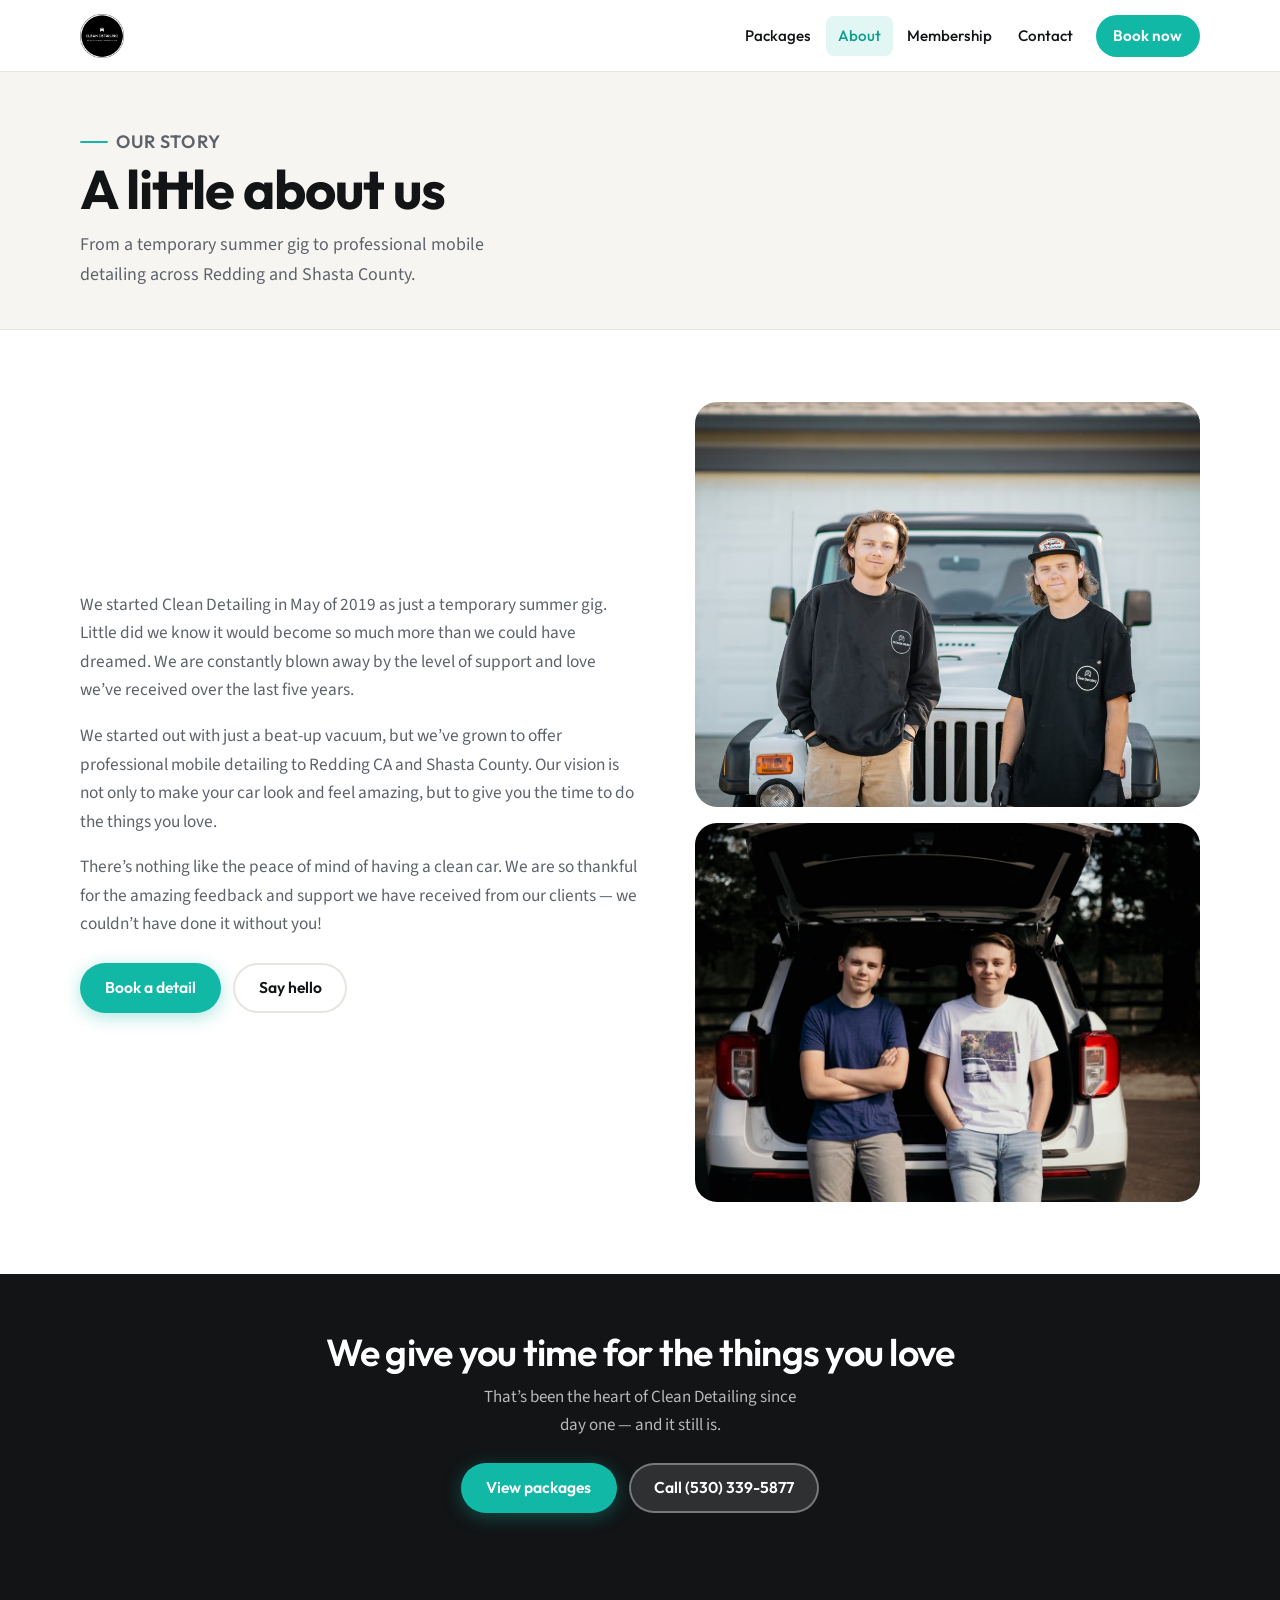
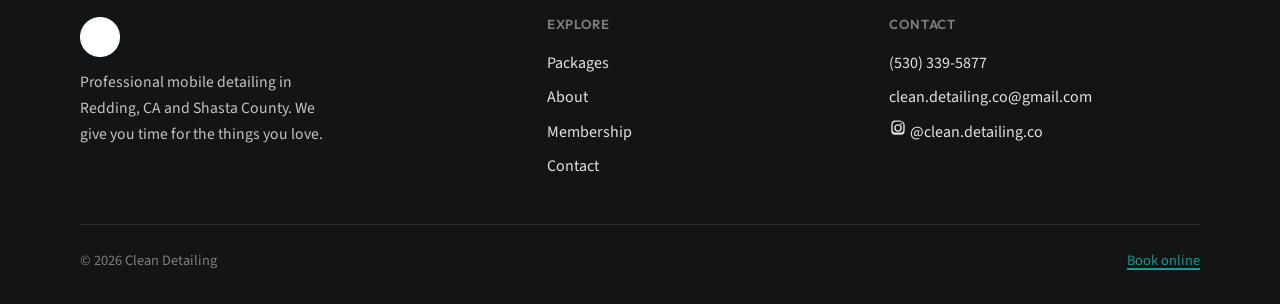
==== about.html @ 46a63266 "Initial commit: Clean Detailing static site redesign Netlify-ready static HTML/CSS/JS for cleandetai" ====
<!DOCTYPE html>
<html lang="en">
<head>
  <meta charset="utf-8">
  <meta name="viewport" content="width=device-width, initial-scale=1">
  <title>About Us — Clean Detailing | Redding &amp; Shasta County Mobile Detailing</title>
  <meta name="description" content="Clean Detailing started in May 2019 with a beat-up vacuum. Today we offer professional mobile detailing to Redding, CA and Shasta County.">
  <link rel="icon" href="assets/img/favicon.ico" sizes="any">
  <link rel="preconnect" href="https://fonts.googleapis.com">
  <link rel="preconnect" href="https://fonts.gstatic.com" crossorigin>
  <link href="https://fonts.googleapis.com/css2?family=Outfit:wght@500;600;700&family=Source+Sans+3:wght@400;500;600&display=swap" rel="stylesheet">
  <link rel="stylesheet" href="assets/css/styles.css">
</head>
<body>
  <header class="site-header">
    <div class="container header-inner">
      <a class="logo" href="index.html">
        <img src="assets/img/logo.png" width="180" height="44" alt="Clean Detailing">
      </a>
      <button class="nav-toggle" type="button" aria-expanded="false" aria-controls="site-nav" aria-label="Open menu">
        <span></span><span></span><span></span>
      </button>
      <nav class="nav" id="site-nav" aria-label="Primary">
        <a href="packages.html">Packages</a>
        <a href="about.html" aria-current="page">About</a>
        <a href="membership.html">Membership</a>
        <a href="contact.html">Contact</a>
        <a class="nav-cta" href="https://cleandetailing.as.me/" target="_blank" rel="noopener noreferrer">Book now</a>
      </nav>
    </div>
  </header>

  <main>
    <section class="page-hero">
      <div class="container">
        <p class="eyebrow">Our story</p>
        <h1>A little about us</h1>
        <p>From a temporary summer gig to professional mobile detailing across Redding and Shasta County.</p>
      </div>
    </section>

    <section class="section">
      <div class="container about-layout">
        <div class="about-copy reveal">
          <p>We started Clean Detailing in May of 2019 as just a temporary summer gig. Little did we know it would become so much more than we could have dreamed. We are constantly blown away by the level of support and love we’ve received over the last five years.</p>
          <p>We started out with just a beat-up vacuum, but we’ve grown to offer professional mobile detailing to Redding CA and Shasta County. Our vision is not only to make your car look and feel amazing, but to give you the time to do the things you love.</p>
          <p>There’s nothing like the peace of mind of having a clean car. We are so thankful for the amazing feedback and support we have received from our clients — we couldn’t have done it without you!</p>
          <div class="btn-row">
            <a class="btn btn-primary" href="https://cleandetailing.as.me/" target="_blank" rel="noopener noreferrer">Book a detail</a>
            <a class="btn btn-secondary" href="contact.html">Say hello</a>
          </div>
        </div>
        <div class="about-photos reveal">
          <figure>
            <img src="assets/img/about-1.jpg" alt="Clean Detailing at work — mobile auto detailing in progress" width="1200" height="960" loading="lazy">
          </figure>
          <figure>
            <img src="assets/img/about-2.jpg" alt="Detailing equipment and finished vehicle exterior" width="1200" height="900" loading="lazy">
          </figure>
        </div>
      </div>
    </section>

    <section class="cta-band">
      <div class="container">
        <h2>We give you time for the things you love</h2>
        <p>That’s been the heart of Clean Detailing since day one — and it still is.</p>
        <div class="btn-row">
          <a class="btn btn-primary" href="packages.html">View packages</a>
          <a class="btn btn-ghost-light" href="tel:+15303395877">Call (530) 339-5877</a>
        </div>
      </div>
    </section>
  </main>

  <footer class="site-footer">
    <div class="container">
      <div class="footer-grid">
        <div class="footer-brand">
          <a class="logo" href="index.html"><img src="assets/img/logo.png" alt="Clean Detailing" width="160" height="40"></a>
          <p>Professional mobile detailing in Redding, CA and Shasta County. We give you time for the things you love.</p>
        </div>
        <div class="footer-col">
          <h4>Explore</h4>
          <a href="packages.html">Packages</a>
          <a href="about.html">About</a>
          <a href="membership.html">Membership</a>
          <a href="contact.html">Contact</a>
        </div>
        <div class="footer-col">
          <h4>Contact</h4>
          <a href="tel:+15303395877">(530) 339-5877</a>
          <a href="mailto:clean.detailing.co@gmail.com">clean.detailing.co@gmail.com</a>
          <a class="footer-social" href="https://instagram.com/clean.detailing.co" target="_blank" rel="noopener noreferrer">
            <svg viewBox="0 0 24 24" fill="currentColor" aria-hidden="true"><path d="M12 7a5 5 0 100 10 5 5 0 000-10zm0 8.2A3.2 3.2 0 1112 8.8a3.2 3.2 0 010 6.4zM17.5 6.4a1.2 1.2 0 11-2.4 0 1.2 1.2 0 012.4 0zM12 2c-2.7 0-3.1.01-4.2.06-2.7.12-4.6 2-4.7 4.7C3.01 8.9 3 9.3 3 12s.01 3.1.06 4.2c.12 2.7 2 4.6 4.7 4.7 1.1.05 1.5.06 4.2.06s3.1-.01 4.2-.06c2.7-.12 4.6-2 4.7-4.7.05-1.1.06-1.5.06-4.2s-.01-3.1-.06-4.2c-.12-2.7-2-4.6-4.7-4.7C15.1 2.01 14.7 2 12 2zm0 1.8c2.7 0 3 .01 4 .06 1.8.08 2.9 1.2 3 3 .05 1 .06 1.3.06 4s-.01 3-.06 4c-.08 1.8-1.2 2.9-3 3-1 .05-1.3.06-4 .06s-3-.01-4-.06c-1.8-.08-2.9-1.2-3-3-.05-1-.06-1.3-.06-4s.01-3 .06-4c.08-1.8 1.2-2.9 3-3 1-.05 1.3-.06 4-.06z"/></svg>
            @clean.detailing.co
          </a>
        </div>
      </div>
      <div class="footer-bottom">
        <span>© <span id="y"></span> Clean Detailing</span>
        <a href="https://cleandetailing.as.me/" target="_blank" rel="noopener noreferrer">Book online</a>
      </div>
    </div>
  </footer>
  <script>document.getElementById("y").textContent = new Date().getFullYear();</script>
  <script src="assets/js/main.js" defer></script>
</body>
</html>
---- assets/css/styles.css ----
/* Clean Detailing — 2026 redesign
   Accent: crisp teal #12B8A6 (water / cleanliness)
   Type: Outfit (headings) + Source Sans 3 (body)
*/

:root {
  --bg: #ffffff;
  --bg-warm: #f7f5f2;
  --bg-dark: #121416;
  --bg-dark-elevated: #1a1d21;
  --ink: #121416;
  --ink-muted: #5c636a;
  --ink-soft: #8a9199;
  --border: #e8e4df;
  --border-dark: #2a2e33;
  --accent: #12b8a6;
  --accent-hover: #0e9e8e;
  --accent-soft: rgba(18, 184, 166, 0.12);
  --accent-glow: rgba(18, 184, 166, 0.35);
  --white: #ffffff;
  --radius: 14px;
  --radius-lg: 22px;
  --shadow: 0 8px 30px rgba(18, 20, 22, 0.08);
  --shadow-lg: 0 20px 50px rgba(18, 20, 22, 0.14);
  --header-h: 72px;
  --font-display: "Outfit", system-ui, sans-serif;
  --font-body: "Source Sans 3", system-ui, sans-serif;
  --ease: cubic-bezier(0.22, 1, 0.36, 1);
  --max: 1120px;
}

*, *::before, *::after { box-sizing: border-box; }

html {
  scroll-behavior: smooth;
  -webkit-text-size-adjust: 100%;
}

body {
  margin: 0;
  font-family: var(--font-body);
  font-size: 1.0625rem;
  line-height: 1.65;
  color: var(--ink);
  background: var(--bg);
  font-weight: 400;
}

img { max-width: 100%; height: auto; display: block; }
a { color: var(--accent-hover); text-decoration-thickness: 1.5px; text-underline-offset: 3px; }
a:hover { color: var(--accent); }
h1, h2, h3, h4 {
  font-family: var(--font-display);
  font-weight: 600;
  line-height: 1.2;
  letter-spacing: -0.02em;
  margin: 0 0 0.6em;
  color: var(--ink);
}
h1 { font-size: clamp(2.1rem, 5vw, 3.4rem); font-weight: 700; }
h2 { font-size: clamp(1.65rem, 3.5vw, 2.35rem); }
h3 { font-size: clamp(1.2rem, 2vw, 1.45rem); }
p { margin: 0 0 1em; }
ul { margin: 0 0 1em; padding-left: 1.15em; }
li { margin-bottom: 0.35em; }

.sr-only {
  position: absolute; width: 1px; height: 1px; padding: 0; margin: -1px;
  overflow: hidden; clip: rect(0,0,0,0); white-space: nowrap; border: 0;
}

.container {
  width: min(100% - 2rem, var(--max));
  margin-inline: auto;
}
.container-wide {
  width: min(100% - 2rem, 1280px);
  margin-inline: auto;
}

/* ----- Header ----- */
.site-header {
  position: sticky;
  top: 0;
  z-index: 100;
  height: var(--header-h);
  background: rgba(255, 255, 255, 0.92);
  backdrop-filter: blur(12px);
  -webkit-backdrop-filter: blur(12px);
  border-bottom: 1px solid var(--border);
  transition: box-shadow 0.3s var(--ease);
}
.site-header.is-scrolled { box-shadow: var(--shadow); }

.header-inner {
  display: flex;
  align-items: center;
  justify-content: space-between;
  height: var(--header-h);
  gap: 1rem;
}

.logo {
  display: flex;
  align-items: center;
  flex-shrink: 0;
  text-decoration: none;
}
.logo img {
  height: 44px;
  width: auto;
}

.nav {
  display: flex;
  align-items: center;
  gap: 0.15rem;
}
.nav a {
  font-family: var(--font-display);
  font-weight: 500;
  font-size: 0.95rem;
  color: var(--ink);
  text-decoration: none;
  padding: 0.45rem 0.75rem;
  border-radius: 8px;
  transition: background 0.2s, color 0.2s;
}
.nav a:hover,
.nav a[aria-current="page"] {
  background: var(--accent-soft);
  color: var(--accent-hover);
}

.nav-cta {
  display: inline-flex;
  align-items: center;
  gap: 0.4rem;
  margin-left: 0.5rem;
  padding: 0.55rem 1.1rem !important;
  background: var(--accent) !important;
  color: var(--white) !important;
  border-radius: 999px !important;
  font-weight: 600 !important;
}
.nav-cta:hover {
  background: var(--accent-hover) !important;
  color: var(--white) !important;
}

.nav-toggle {
  display: none;
  width: 44px;
  height: 44px;
  border: 1px solid var(--border);
  border-radius: 10px;
  background: var(--bg);
  cursor: pointer;
  align-items: center;
  justify-content: center;
  flex-direction: column;
  gap: 5px;
  padding: 0;
}
.nav-toggle span {
  display: block;
  width: 18px;
  height: 2px;
  background: var(--ink);
  border-radius: 1px;
  transition: transform 0.25s var(--ease), opacity 0.2s;
}
.nav-toggle[aria-expanded="true"] span:nth-child(1) { transform: translateY(7px) rotate(45deg); }
.nav-toggle[aria-expanded="true"] span:nth-child(2) { opacity: 0; }
.nav-toggle[aria-expanded="true"] span:nth-child(3) { transform: translateY(-7px) rotate(-45deg); }

@media (max-width: 860px) {
  .nav-toggle { display: flex; }
  .nav {
    position: fixed;
    inset: var(--header-h) 0 auto 0;
    flex-direction: column;
    align-items: stretch;
    gap: 0.25rem;
    padding: 1rem;
    background: var(--bg);
    border-bottom: 1px solid var(--border);
    box-shadow: var(--shadow-lg);
    transform: translateY(-120%);
    opacity: 0;
    pointer-events: none;
    transition: transform 0.35s var(--ease), opacity 0.25s;
  }
  .nav.is-open {
    transform: translateY(0);
    opacity: 1;
    pointer-events: auto;
  }
  .nav a { padding: 0.85rem 1rem; }
  .nav-cta { margin: 0.5rem 0 0; justify-content: center; }
}

/* ----- Buttons ----- */
.btn {
  display: inline-flex;
  align-items: center;
  justify-content: center;
  gap: 0.45rem;
  font-family: var(--font-display);
  font-weight: 600;
  font-size: 0.98rem;
  padding: 0.85rem 1.45rem;
  border-radius: 999px;
  border: 2px solid transparent;
  text-decoration: none;
  cursor: pointer;
  transition: background 0.2s, color 0.2s, border-color 0.2s, transform 0.2s var(--ease), box-shadow 0.2s;
  line-height: 1.2;
}
.btn:active { transform: scale(0.98); }
.btn-primary {
  background: var(--accent);
  color: var(--white);
  box-shadow: 0 4px 18px var(--accent-glow);
}
.btn-primary:hover {
  background: var(--accent-hover);
  color: var(--white);
}
.btn-secondary {
  background: transparent;
  color: var(--ink);
  border-color: var(--border);
}
.btn-secondary:hover {
  border-color: var(--accent);
  color: var(--accent-hover);
  background: var(--accent-soft);
}
.btn-dark {
  background: var(--bg-dark);
  color: var(--white);
}
.btn-dark:hover {
  background: var(--bg-dark-elevated);
  color: var(--white);
}
.btn-ghost-light {
  background: rgba(255,255,255,0.12);
  color: var(--white);
  border-color: rgba(255,255,255,0.35);
}
.btn-ghost-light:hover {
  background: rgba(255,255,255,0.22);
  color: var(--white);
}
.btn-row {
  display: flex;
  flex-wrap: wrap;
  gap: 0.75rem;
  margin-top: 1.5rem;
}

/* ----- Hero ----- */
.hero {
  position: relative;
  min-height: min(88vh, 720px);
  display: grid;
  align-items: end;
  color: var(--white);
  overflow: hidden;
  background: var(--bg-dark);
}
.hero-media {
  position: absolute;
  inset: 0;
}
.hero-media img {
  width: 100%;
  height: 100%;
  object-fit: cover;
  object-position: center 40%;
}
.hero-media::after {
  content: "";
  position: absolute;
  inset: 0;
  background:
    linear-gradient(180deg, rgba(18,20,22,0.25) 0%, rgba(18,20,22,0.55) 45%, rgba(18,20,22,0.88) 100%),
    linear-gradient(90deg, rgba(18,20,22,0.55) 0%, transparent 55%);
}
.hero-content {
  position: relative;
  z-index: 1;
  padding: 4.5rem 0 3.5rem;
  max-width: 640px;
}
.eyebrow {
  display: inline-flex;
  align-items: center;
  gap: 0.5rem;
  font-family: var(--font-display);
  font-size: 0.82rem;
  font-weight: 600;
  letter-spacing: 0.06em;
  text-transform: uppercase;
  color: var(--accent);
  margin-bottom: 0.85rem;
}
.eyebrow::before {
  content: "";
  width: 28px;
  height: 2px;
  background: var(--accent);
  border-radius: 1px;
}
.hero h1 {
  color: var(--white);
  margin-bottom: 0.75rem;
}
.hero-lead {
  font-size: 1.15rem;
  color: rgba(255,255,255,0.88);
  max-width: 36ch;
  margin-bottom: 0;
}
.hero .btn-row { margin-top: 1.75rem; }

/* ----- Sections ----- */
.section {
  padding: 4.5rem 0;
}
.section-sm { padding: 3rem 0; }
.section-dark {
  background: var(--bg-dark);
  color: rgba(255,255,255,0.88);
}
.section-dark h2,
.section-dark h3 { color: var(--white); }
.section-warm { background: var(--bg-warm); }
.section-head {
  max-width: 560px;
  margin-bottom: 2.5rem;
}
.section-head.centered {
  margin-inline: auto;
  text-align: center;
}
.section-head p {
  color: var(--ink-muted);
  font-size: 1.1rem;
  margin: 0;
}
.section-dark .section-head p { color: rgba(255,255,255,0.7); }
.accent-dot {
  color: var(--accent);
}

/* ----- Value props ----- */
.value-grid {
  display: grid;
  grid-template-columns: repeat(3, 1fr);
  gap: 1.25rem;
}
@media (max-width: 800px) {
  .value-grid { grid-template-columns: 1fr; }
}
.value-card {
  background: var(--bg);
  border: 1px solid var(--border);
  border-radius: var(--radius-lg);
  padding: 1.6rem 1.5rem;
  transition: border-color 0.25s, box-shadow 0.25s var(--ease), transform 0.25s var(--ease);
}
.value-card:hover {
  border-color: var(--accent);
  box-shadow: var(--shadow);
  transform: translateY(-3px);
}
.value-icon {
  width: 44px;
  height: 44px;
  border-radius: 12px;
  background: var(--accent-soft);
  color: var(--accent-hover);
  display: grid;
  place-items: center;
  margin-bottom: 1rem;
}
.value-icon svg { width: 22px; height: 22px; }
.value-card h3 { margin-bottom: 0.4rem; }
.value-card p {
  color: var(--ink-muted);
  margin: 0;
  font-size: 1rem;
}

/* ----- Photo story ----- */
.story-grid {
  display: grid;
  grid-template-columns: repeat(2, 1fr);
  gap: 1rem;
}
@media (max-width: 700px) {
  .story-grid { grid-template-columns: 1fr; }
}
.story-card {
  position: relative;
  border-radius: var(--radius-lg);
  overflow: hidden;
  aspect-ratio: 4 / 3;
  background: var(--bg-dark);
}
.story-card img {
  width: 100%;
  height: 100%;
  object-fit: cover;
  transition: transform 0.6s var(--ease);
}
.story-card:hover img { transform: scale(1.04); }
.story-card figcaption {
  position: absolute;
  left: 0; right: 0; bottom: 0;
  padding: 1.5rem 1.25rem 1.25rem;
  background: linear-gradient(transparent, rgba(18,20,22,0.85));
  color: var(--white);
  font-family: var(--font-display);
  font-weight: 600;
  font-size: 1.05rem;
  letter-spacing: -0.01em;
}
.story-card.tall { aspect-ratio: 3 / 4; }
@media (min-width: 701px) {
  .story-grid .story-card:nth-child(1) { grid-row: span 2; aspect-ratio: auto; min-height: 100%; }
  .story-grid .story-card:nth-child(1) img { position: absolute; inset: 0; }
}

/* ----- Package cards ----- */
.pkg-grid {
  display: grid;
  grid-template-columns: repeat(3, 1fr);
  gap: 1.25rem;
  align-items: stretch;
}
@media (max-width: 900px) {
  .pkg-grid { grid-template-columns: 1fr; max-width: 420px; margin-inline: auto; }
}
.pkg-card {
  background: var(--bg);
  border: 1px solid var(--border);
  border-radius: var(--radius-lg);
  overflow: hidden;
  display: flex;
  flex-direction: column;
  transition: box-shadow 0.3s var(--ease), transform 0.3s var(--ease), border-color 0.3s;
}
.pkg-card:hover {
  box-shadow: var(--shadow-lg);
  transform: translateY(-4px);
  border-color: transparent;
}
.pkg-card.featured {
  border-color: var(--accent);
  box-shadow: 0 0 0 1px var(--accent), var(--shadow);
}
.pkg-badge {
  position: absolute;
  top: 1rem;
  left: 1rem;
  background: var(--accent);
  color: var(--white);
  font-family: var(--font-display);
  font-size: 0.75rem;
  font-weight: 600;
  letter-spacing: 0.04em;
  text-transform: uppercase;
  padding: 0.35rem 0.7rem;
  border-radius: 999px;
}
.pkg-media {
  position: relative;
  aspect-ratio: 16 / 11;
  background: var(--bg-dark);
}
.pkg-media img {
  width: 100%;
  height: 100%;
  object-fit: cover;
}
.pkg-body {
  padding: 1.4rem 1.4rem 1.6rem;
  display: flex;
  flex-direction: column;
  flex: 1;
}
.pkg-price {
  font-family: var(--font-display);
  font-size: 1.35rem;
  font-weight: 700;
  color: var(--accent-hover);
  margin-bottom: 0.85rem;
}
.pkg-price span {
  font-size: 0.85rem;
  font-weight: 500;
  color: var(--ink-muted);
  display: block;
  margin-bottom: 0.15rem;
}
.pkg-body ul {
  list-style: none;
  padding: 0;
  margin: 0 0 1.25rem;
  flex: 1;
}
.pkg-body li {
  position: relative;
  padding-left: 1.35rem;
  margin-bottom: 0.45rem;
  font-size: 0.98rem;
  color: var(--ink-muted);
}
.pkg-body li::before {
  content: "";
  position: absolute;
  left: 0;
  top: 0.55em;
  width: 8px;
  height: 8px;
  border-radius: 50%;
  background: var(--accent);
}
.pkg-body .btn { width: 100%; }

/* ----- Photo strip ----- */
.photo-strip {
  display: grid;
  grid-template-columns: repeat(3, 1fr);
  gap: 0.75rem;
}
@media (max-width: 700px) {
  .photo-strip { grid-template-columns: 1fr; }
}
.photo-strip figure {
  margin: 0;
  border-radius: var(--radius);
  overflow: hidden;
  aspect-ratio: 4 / 3;
}
.photo-strip img {
  width: 100%;
  height: 100%;
  object-fit: cover;
}

/* ----- Booking ----- */
.booking-wrap {
  background: var(--bg);
  border-radius: var(--radius-lg);
  border: 1px solid var(--border);
  overflow: hidden;
  box-shadow: var(--shadow);
}
.booking-frame {
  width: 100%;
  min-height: 720px;
  border: 0;
  display: block;
  background: #fafafa;
}
.booking-fallback {
  padding: 1.5rem;
  text-align: center;
  border-top: 1px solid var(--border);
  background: var(--bg-warm);
}
.booking-fallback p {
  margin: 0 0 0.75rem;
  color: var(--ink-muted);
}

/* ----- Forms ----- */
.form {
  display: grid;
  gap: 1rem;
}
.form-row {
  display: grid;
  gap: 1rem;
}
@media (min-width: 640px) {
  .form-row.two { grid-template-columns: 1fr 1fr; }
}
.form label {
  display: grid;
  gap: 0.35rem;
  font-family: var(--font-display);
  font-size: 0.88rem;
  font-weight: 560;
  color: var(--ink);
}
.form input[type="text"],
.form input[type="email"],
.form input[type="tel"],
.form textarea {
  font: inherit;
  padding: 0.75rem 0.95rem;
  border: 1px solid var(--border);
  border-radius: 10px;
  background: var(--bg);
  color: var(--ink);
  transition: border-color 0.2s, box-shadow 0.2s;
  width: 100%;
}
.form input:focus,
.form textarea:focus {
  outline: none;
  border-color: var(--accent);
  box-shadow: 0 0 0 3px var(--accent-soft);
}
.form textarea { min-height: 140px; resize: vertical; }
.form .checkbox {
  display: flex;
  align-items: flex-start;
  gap: 0.65rem;
  font-weight: 400;
  font-family: var(--font-body);
  font-size: 1rem;
  color: var(--ink-muted);
}
.form .checkbox input {
  margin-top: 0.3rem;
  width: 1.1rem;
  height: 1.1rem;
  accent-color: var(--accent);
  flex-shrink: 0;
}
.honeypot {
  position: absolute;
  left: -9999px;
  opacity: 0;
  height: 0;
  overflow: hidden;
}
.newsletter-box {
  display: grid;
  gap: 1.5rem;
  align-items: center;
}
@media (min-width: 720px) {
  .newsletter-box {
    grid-template-columns: 1fr auto;
  }
}
.newsletter-form {
  display: flex;
  flex-wrap: wrap;
  gap: 0.65rem;
}
.newsletter-form input[type="email"] {
  flex: 1 1 220px;
  font: inherit;
  padding: 0.8rem 1rem;
  border: 1px solid var(--border);
  border-radius: 999px;
  background: var(--bg);
}
.newsletter-form input:focus {
  outline: none;
  border-color: var(--accent);
  box-shadow: 0 0 0 3px var(--accent-soft);
}

/* ----- Contact layout ----- */
.contact-grid {
  display: grid;
  gap: 2.5rem;
}
@media (min-width: 860px) {
  .contact-grid {
    grid-template-columns: 1fr 1.15fr;
    gap: 3rem;
    align-items: start;
  }
}
.contact-channels {
  display: grid;
  gap: 1rem;
}
.channel {
  display: flex;
  gap: 1rem;
  align-items: flex-start;
  padding: 1.15rem 1.2rem;
  background: var(--bg);
  border: 1px solid var(--border);
  border-radius: var(--radius);
  text-decoration: none;
  color: inherit;
  transition: border-color 0.2s, box-shadow 0.2s;
}
.channel:hover {
  border-color: var(--accent);
  box-shadow: var(--shadow);
}
.channel-icon {
  width: 42px;
  height: 42px;
  border-radius: 11px;
  background: var(--accent-soft);
  color: var(--accent-hover);
  display: grid;
  place-items: center;
  flex-shrink: 0;
}
.channel-icon svg { width: 20px; height: 20px; }
.channel strong {
  display: block;
  font-family: var(--font-display);
  font-weight: 600;
  color: var(--ink);
  margin-bottom: 0.15rem;
}
.channel span {
  color: var(--ink-muted);
  font-size: 0.98rem;
}
.note-box {
  margin-top: 1.5rem;
  padding: 1.15rem 1.25rem;
  background: var(--bg-warm);
  border-left: 3px solid var(--accent);
  border-radius: 0 var(--radius) var(--radius) 0;
  font-size: 0.98rem;
  color: var(--ink-muted);
}
.note-box strong { color: var(--ink); }

/* ----- About ----- */
.about-layout {
  display: grid;
  gap: 2.5rem;
  align-items: center;
}
@media (min-width: 860px) {
  .about-layout {
    grid-template-columns: 1.05fr 0.95fr;
    gap: 3.5rem;
  }
}
.about-copy p {
  color: var(--ink-muted);
  font-size: 1.08rem;
}
.about-photos {
  display: grid;
  gap: 1rem;
}
.about-photos figure {
  margin: 0;
  border-radius: var(--radius-lg);
  overflow: hidden;
}
.about-photos img {
  width: 100%;
  height: 100%;
  object-fit: cover;
  aspect-ratio: 4 / 3;
}
.about-photos figure:first-child img { aspect-ratio: 5 / 4; }

/* ----- Membership ----- */
.mem-hero-grid {
  display: grid;
  gap: 2rem;
  align-items: center;
}
@media (min-width: 860px) {
  .mem-hero-grid {
    grid-template-columns: 1fr 1fr;
    gap: 3rem;
  }
}
.perk-list {
  list-style: none;
  padding: 0;
  margin: 1.5rem 0;
}
.perk-list li {
  display: flex;
  gap: 0.85rem;
  align-items: flex-start;
  padding: 1rem 0;
  border-bottom: 1px solid var(--border);
  font-size: 1.08rem;
}
.perk-list li:last-child { border-bottom: 0; }
.perk-mark {
  width: 28px;
  height: 28px;
  border-radius: 50%;
  background: var(--accent);
  color: var(--white);
  display: grid;
  place-items: center;
  flex-shrink: 0;
  font-size: 0.85rem;
  font-weight: 700;
}
.mem-gallery {
  display: grid;
  grid-template-columns: repeat(2, 1fr);
  gap: 0.75rem;
}
.mem-gallery figure {
  margin: 0;
  border-radius: var(--radius);
  overflow: hidden;
  aspect-ratio: 1;
}
.mem-gallery img {
  width: 100%;
  height: 100%;
  object-fit: cover;
}

/* ----- Page hero (inner) ----- */
.page-hero {
  padding: 3.25rem 0 2.5rem;
  background: var(--bg-warm);
  border-bottom: 1px solid var(--border);
}
.page-hero h1 { margin-bottom: 0.5rem; }
.page-hero p {
  margin: 0;
  color: var(--ink-muted);
  font-size: 1.12rem;
  max-width: 50ch;
}

/* ----- CTA band ----- */
.cta-band {
  background: var(--bg-dark);
  color: rgba(255,255,255,0.88);
  padding: 3.5rem 0;
  text-align: center;
}
.cta-band h2 { color: var(--white); margin-bottom: 0.5rem; }
.cta-band p {
  color: rgba(255,255,255,0.7);
  max-width: 42ch;
  margin: 0 auto 1.5rem;
}
.cta-band .btn-row { justify-content: center; }

/* ----- Thanks ----- */
.thanks-panel {
  max-width: 480px;
  margin: 4rem auto;
  text-align: center;
  padding: 2.5rem 1.5rem;
}
.thanks-panel .check {
  width: 64px;
  height: 64px;
  border-radius: 50%;
  background: var(--accent-soft);
  color: var(--accent-hover);
  display: grid;
  place-items: center;
  margin: 0 auto 1.25rem;
  font-size: 1.75rem;
}

/* ----- Footer ----- */
.site-footer {
  background: var(--bg-dark);
  color: rgba(255,255,255,0.75);
  padding: 3rem 0 2rem;
}
.footer-grid {
  display: grid;
  gap: 2rem;
  margin-bottom: 2.5rem;
}
@media (min-width: 700px) {
  .footer-grid {
    grid-template-columns: 1.4fr 1fr 1fr;
  }
}
.footer-brand .logo img {
  height: 40px;
  margin-bottom: 0.85rem;
  filter: brightness(0) invert(1);
}
.footer-brand p {
  margin: 0;
  max-width: 32ch;
  font-size: 0.98rem;
}
.footer-col h4 {
  font-size: 0.82rem;
  font-weight: 600;
  letter-spacing: 0.06em;
  text-transform: uppercase;
  color: rgba(255,255,255,0.45);
  margin-bottom: 0.85rem;
}
.footer-col a {
  display: block;
  color: rgba(255,255,255,0.88);
  text-decoration: none;
  padding: 0.25rem 0;
  font-size: 1rem;
}
.footer-col a:hover { color: var(--accent); }
.footer-bottom {
  display: flex;
  flex-wrap: wrap;
  gap: 0.75rem 1.5rem;
  justify-content: space-between;
  align-items: center;
  padding-top: 1.5rem;
  border-top: 1px solid var(--border-dark);
  font-size: 0.9rem;
  color: rgba(255,255,255,0.45);
}
.footer-social {
  display: inline-flex;
  align-items: center;
  gap: 0.5rem;
  color: rgba(255,255,255,0.88);
  text-decoration: none;
}
.footer-social:hover { color: var(--accent); }
.footer-social svg { width: 18px; height: 18px; }

/* ----- Reveal motion ----- */
.reveal {
  opacity: 0;
  transform: translateY(18px);
  transition: opacity 0.7s var(--ease), transform 0.7s var(--ease);
}
.reveal.is-visible {
  opacity: 1;
  transform: none;
}

/* ----- Misc ----- */
.price-note {
  font-size: 0.92rem;
  color: var(--ink-muted);
  margin-top: 1.5rem;
  text-align: center;
}
.inline-link {
  color: var(--accent-hover);
  font-weight: 600;
  text-decoration: none;
}
.inline-link:hover { text-decoration: underline; }

@media (prefers-reduced-motion: reduce) {
  html { scroll-behavior: auto; }
  *, *::before, *::after {
    animation-duration: 0.01ms !important;
    transition-duration: 0.01ms !important;
  }
  .reveal { opacity: 1; transform: none; }
}
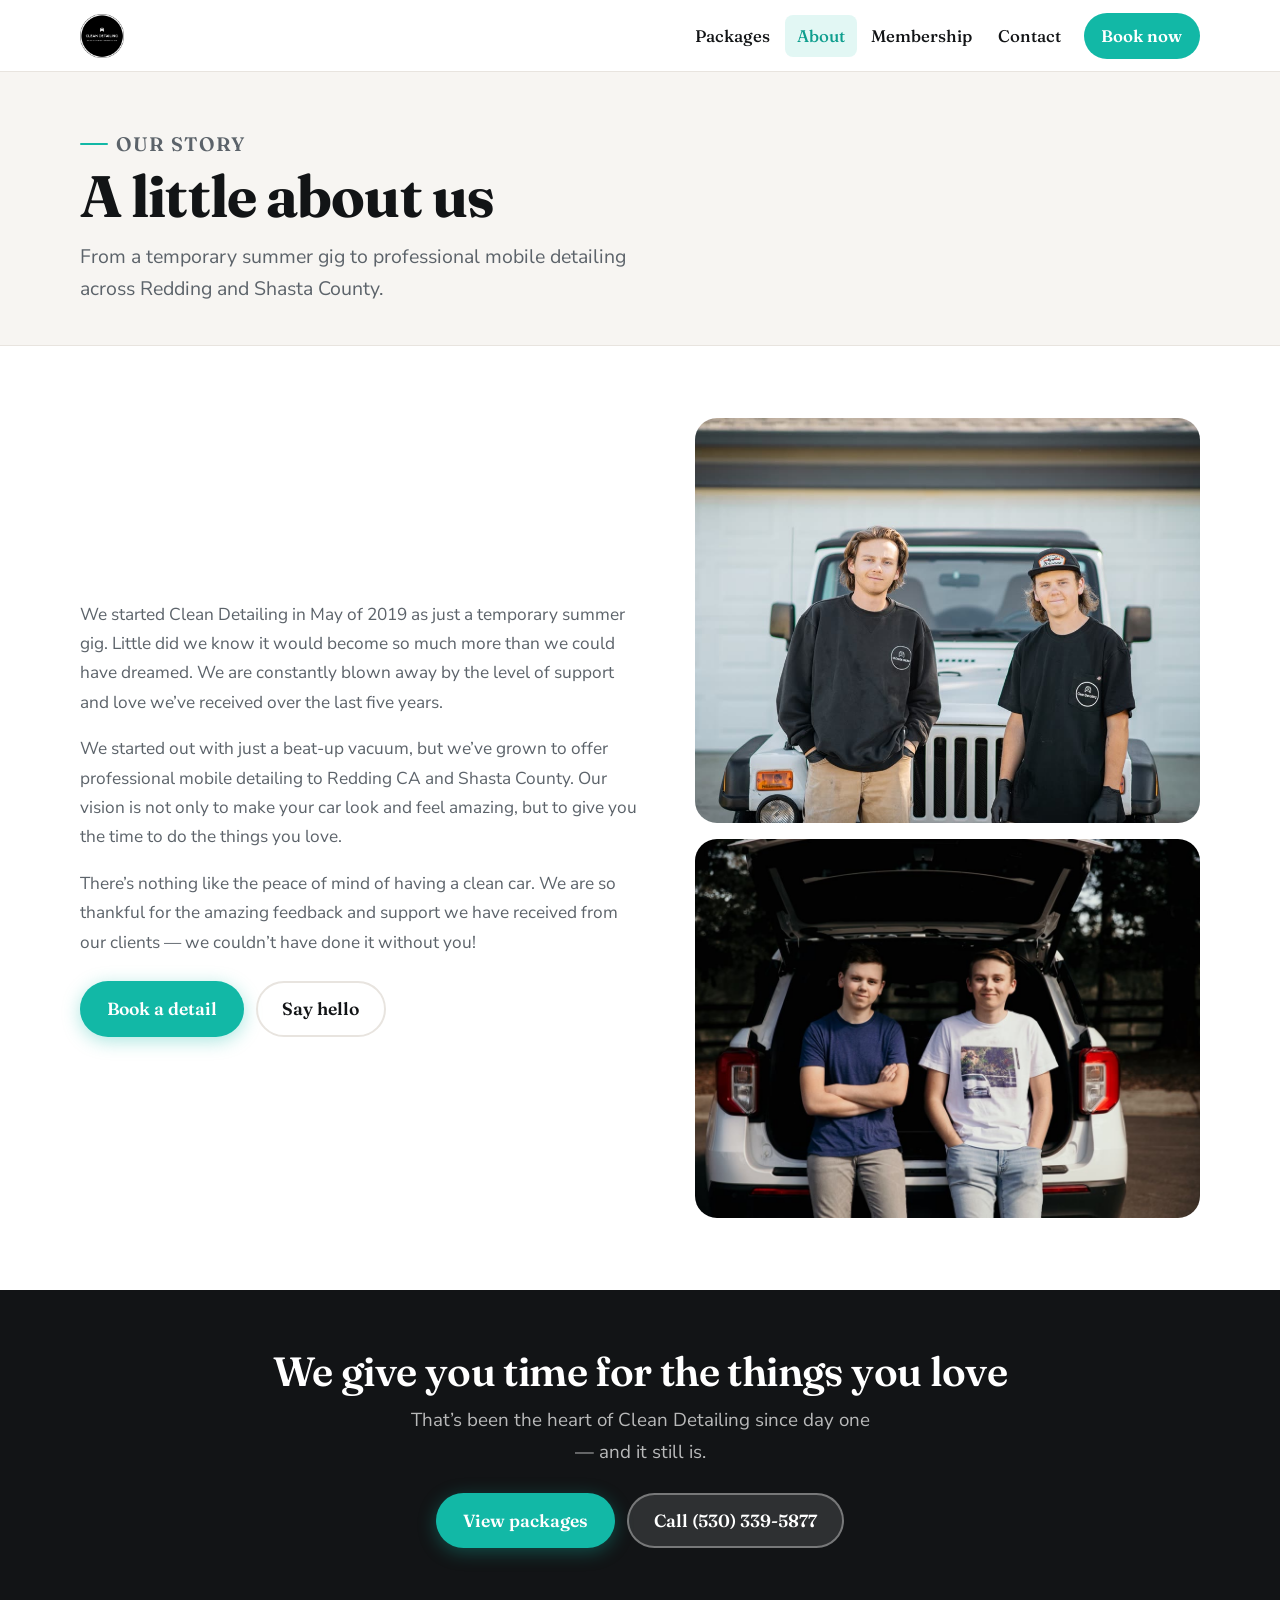
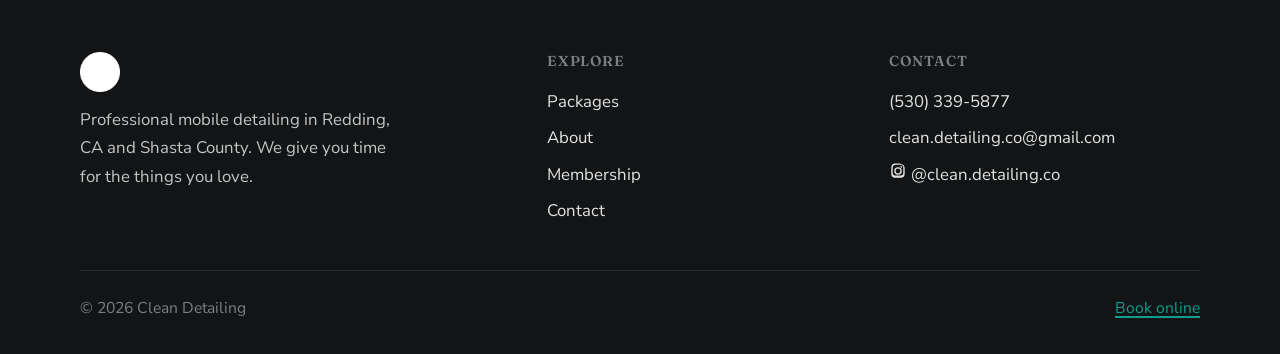
==== commit 94657a06: "Typography + readability refresh for Derek feedback Swap Outfit/Source Sans for Fraunces + Nunito Sa" ====
--- a/about.html
+++ b/about.html
@@ -8,7 +8,7 @@
   <link rel="icon" href="assets/img/favicon.ico" sizes="any">
   <link rel="preconnect" href="https://fonts.googleapis.com">
   <link rel="preconnect" href="https://fonts.gstatic.com" crossorigin>
-  <link href="https://fonts.googleapis.com/css2?family=Outfit:wght@500;600;700&family=Source+Sans+3:wght@400;500;600&display=swap" rel="stylesheet">
+  <link href="https://fonts.googleapis.com/css2?family=Fraunces:opsz,wght@9..144,500;9..144,600;9..144,700&family=Nunito+Sans:opsz,wght@6..12,400;6..12,500;6..12,600;6..12,700&display=swap" rel="stylesheet">
   <link rel="stylesheet" href="assets/css/styles.css">
 </head>
 <body>
--- a/assets/css/styles.css
+++ b/assets/css/styles.css
@@ -1,6 +1,6 @@
 /* Clean Detailing — 2026 redesign
    Accent: crisp teal #12B8A6 (water / cleanliness)
-   Type: Outfit (headings) + Source Sans 3 (body)
+   Type: Fraunces (headings) + Nunito Sans (body) — warm, craft/local
 */
 
 :root {
@@ -23,8 +23,8 @@
   --shadow: 0 8px 30px rgba(18, 20, 22, 0.08);
   --shadow-lg: 0 20px 50px rgba(18, 20, 22, 0.14);
   --header-h: 72px;
-  --font-display: "Outfit", system-ui, sans-serif;
-  --font-body: "Source Sans 3", system-ui, sans-serif;
+  --font-display: "Fraunces", Georgia, "Times New Roman", serif;
+  --font-body: "Nunito Sans", system-ui, sans-serif;
   --ease: cubic-bezier(0.22, 1, 0.36, 1);
   --max: 1120px;
 }
@@ -39,8 +39,8 @@
 body {
   margin: 0;
   font-family: var(--font-body);
-  font-size: 1.0625rem;
-  line-height: 1.65;
+  font-size: 1.175rem;
+  line-height: 1.7;
   color: var(--ink);
   background: var(--bg);
   font-weight: 400;
@@ -52,14 +52,14 @@
 h1, h2, h3, h4 {
   font-family: var(--font-display);
   font-weight: 600;
-  line-height: 1.2;
-  letter-spacing: -0.02em;
+  line-height: 1.25;
+  letter-spacing: -0.015em;
   margin: 0 0 0.6em;
   color: var(--ink);
 }
-h1 { font-size: clamp(2.1rem, 5vw, 3.4rem); font-weight: 700; }
-h2 { font-size: clamp(1.65rem, 3.5vw, 2.35rem); }
-h3 { font-size: clamp(1.2rem, 2vw, 1.45rem); }
+h1 { font-size: clamp(2.35rem, 5.2vw, 3.65rem); font-weight: 700; }
+h2 { font-size: clamp(1.85rem, 3.6vw, 2.55rem); }
+h3 { font-size: clamp(1.35rem, 2.2vw, 1.6rem); }
 p { margin: 0 0 1em; }
 ul { margin: 0 0 1em; padding-left: 1.15em; }
 li { margin-bottom: 0.35em; }
@@ -119,7 +119,7 @@
 .nav a {
   font-family: var(--font-display);
   font-weight: 500;
-  font-size: 0.95rem;
+  font-size: 1.05rem;
   color: var(--ink);
   text-decoration: none;
   padding: 0.45rem 0.75rem;
@@ -208,8 +208,8 @@
   gap: 0.45rem;
   font-family: var(--font-display);
   font-weight: 600;
-  font-size: 0.98rem;
-  padding: 0.85rem 1.45rem;
+  font-size: 1.1rem;
+  padding: 0.95rem 1.55rem;
   border-radius: 999px;
   border: 2px solid transparent;
   text-decoration: none;
@@ -285,9 +285,10 @@
   content: "";
   position: absolute;
   inset: 0;
+  /* Soft left scrim for text; light bottom fade — faces stay visible */
   background:
-    linear-gradient(180deg, rgba(18,20,22,0.25) 0%, rgba(18,20,22,0.55) 45%, rgba(18,20,22,0.88) 100%),
-    linear-gradient(90deg, rgba(18,20,22,0.55) 0%, transparent 55%);
+    linear-gradient(90deg, rgba(18,20,22,0.72) 0%, rgba(18,20,22,0.38) 38%, rgba(18,20,22,0.08) 62%, transparent 78%),
+    linear-gradient(180deg, rgba(18,20,22,0.12) 0%, transparent 35%, rgba(18,20,22,0.28) 78%, rgba(18,20,22,0.55) 100%);
 }
 .hero-content {
   position: relative;
@@ -300,7 +301,7 @@
   align-items: center;
   gap: 0.5rem;
   font-family: var(--font-display);
-  font-size: 0.82rem;
+  font-size: 0.92rem;
   font-weight: 600;
   letter-spacing: 0.06em;
   text-transform: uppercase;
@@ -317,12 +318,18 @@
 .hero h1 {
   color: var(--white);
   margin-bottom: 0.75rem;
+  text-shadow: 0 2px 18px rgba(0,0,0,0.55), 0 1px 3px rgba(0,0,0,0.45);
 }
 .hero-lead {
-  font-size: 1.15rem;
-  color: rgba(255,255,255,0.88);
+  font-size: 1.28rem;
+  line-height: 1.65;
+  color: rgba(255,255,255,0.95);
   max-width: 36ch;
   margin-bottom: 0;
+  text-shadow: 0 2px 14px rgba(0,0,0,0.5), 0 1px 2px rgba(0,0,0,0.4);
+}
+.hero .eyebrow {
+  text-shadow: 0 1px 8px rgba(0,0,0,0.45);
 }
 .hero .btn-row { margin-top: 1.75rem; }
 
@@ -834,7 +841,8 @@
 .page-hero p {
   margin: 0;
   color: var(--ink-muted);
-  font-size: 1.12rem;
+  font-size: 1.22rem;
+  line-height: 1.65;
   max-width: 50ch;
 }
 
@@ -896,10 +904,10 @@
 .footer-brand p {
   margin: 0;
   max-width: 32ch;
-  font-size: 0.98rem;
+  font-size: 1.05rem;
 }
 .footer-col h4 {
-  font-size: 0.82rem;
+  font-size: 0.9rem;
   font-weight: 600;
   letter-spacing: 0.06em;
   text-transform: uppercase;
@@ -911,7 +919,7 @@
   color: rgba(255,255,255,0.88);
   text-decoration: none;
   padding: 0.25rem 0;
-  font-size: 1rem;
+  font-size: 1.05rem;
 }
 .footer-col a:hover { color: var(--accent); }
 .footer-bottom {
@@ -922,7 +930,7 @@
   align-items: center;
   padding-top: 1.5rem;
   border-top: 1px solid var(--border-dark);
-  font-size: 0.9rem;
+  font-size: 0.98rem;
   color: rgba(255,255,255,0.45);
 }
 .footer-social {
@@ -968,3 +976,11 @@
   }
   .reveal { opacity: 1; transform: none; }
 }
+
+/* Accessibility: keep type comfortable on phones */
+@media (max-width: 600px) {
+  body { font-size: 1.125rem; line-height: 1.7; }
+  .hero-lead { font-size: 1.2rem; }
+  .nav a { font-size: 1.1rem; }
+  .btn { font-size: 1.05rem; }
+}
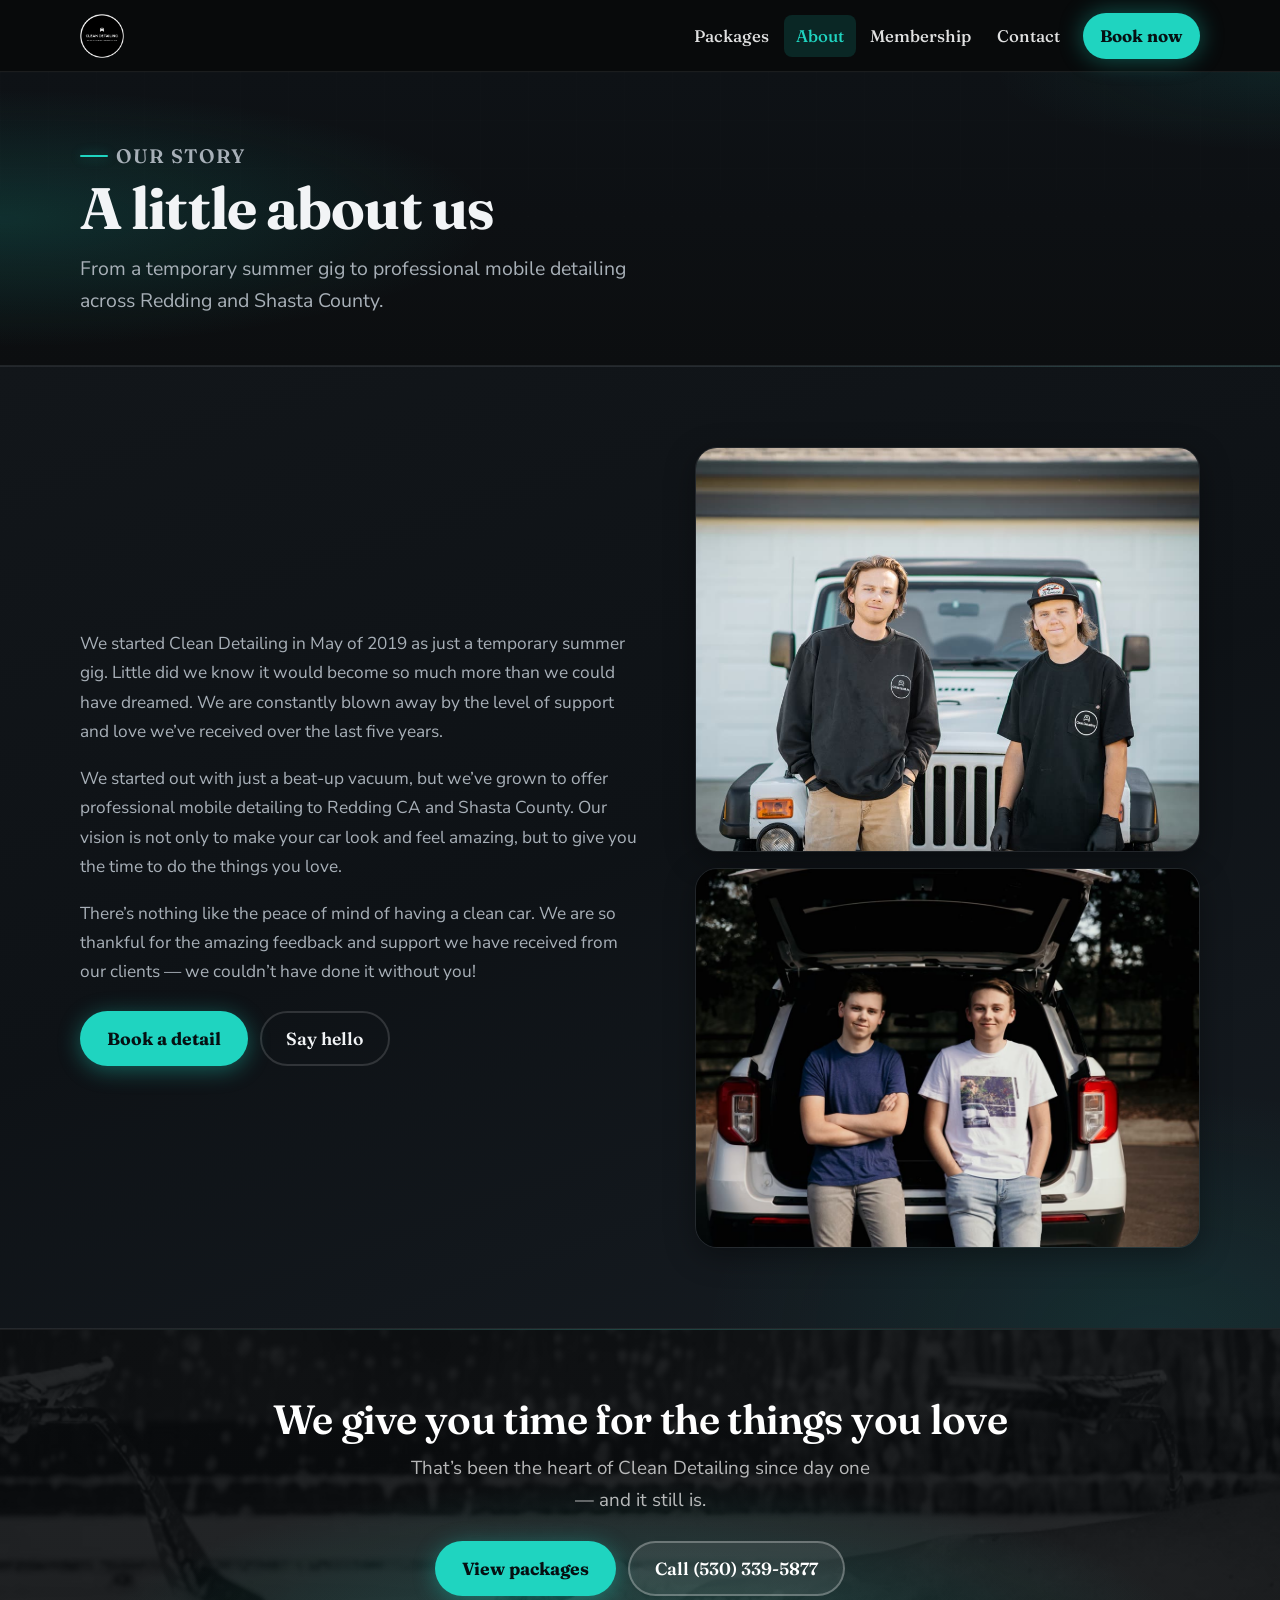
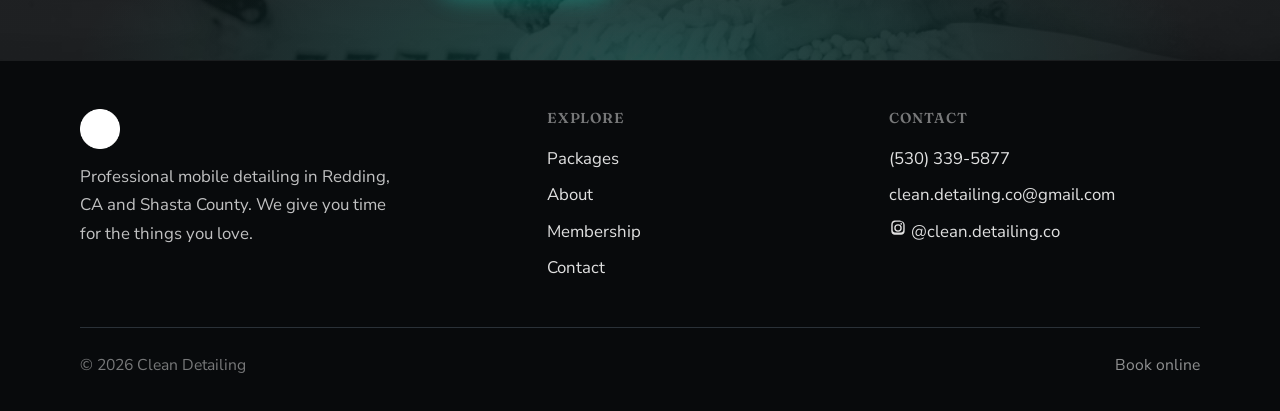
==== commit f4ad1d16: "Dark cinematic visual refresh for 2026 detailing vibe Shift to charcoal/deep-teal theme with full-bl" ====
--- a/about.html
+++ b/about.html
@@ -3,6 +3,7 @@
 <head>
   <meta charset="utf-8">
   <meta name="viewport" content="width=device-width, initial-scale=1">
+  <meta name="color-scheme" content="dark">
   <title>About Us — Clean Detailing | Redding &amp; Shasta County Mobile Detailing</title>
   <meta name="description" content="Clean Detailing started in May 2019 with a beat-up vacuum. Today we offer professional mobile detailing to Redding, CA and Shasta County.">
   <link rel="icon" href="assets/img/favicon.ico" sizes="any">
@@ -39,7 +40,7 @@
       </div>
     </section>
 
-    <section class="section">
+    <section class="section section-panel">
       <div class="container about-layout">
         <div class="about-copy reveal">
           <p>We started Clean Detailing in May of 2019 as just a temporary summer gig. Little did we know it would become so much more than we could have dreamed. We are constantly blown away by the level of support and love we’ve received over the last five years.</p>
--- a/assets/css/styles.css
+++ b/assets/css/styles.css
@@ -1,27 +1,32 @@
-/* Clean Detailing — 2026 redesign
-   Accent: crisp teal #12B8A6 (water / cleanliness)
-   Type: Fraunces (headings) + Nunito Sans (body) — warm, craft/local
+/* Clean Detailing — 2026 dark automotive refresh
+   Palette: charcoal / deep teal / high-contrast CTAs
+   Type: Fraunces (headings) + Nunito Sans (body)
 */
 
 :root {
-  --bg: #ffffff;
-  --bg-warm: #f7f5f2;
-  --bg-dark: #121416;
-  --bg-dark-elevated: #1a1d21;
-  --ink: #121416;
-  --ink-muted: #5c636a;
-  --ink-soft: #8a9199;
-  --border: #e8e4df;
-  --border-dark: #2a2e33;
-  --accent: #12b8a6;
-  --accent-hover: #0e9e8e;
-  --accent-soft: rgba(18, 184, 166, 0.12);
-  --accent-glow: rgba(18, 184, 166, 0.35);
+  --bg: #0c0e10;
+  --bg-elevated: #14181c;
+  --bg-panel: #1a1f24;
+  --bg-warm: #151a1e;
+  --bg-dark: #080a0c;
+  --bg-dark-elevated: #12161a;
+  --ink: #f2f4f6;
+  --ink-muted: #a8b0b8;
+  --ink-soft: #6e7780;
+  --border: rgba(255, 255, 255, 0.08);
+  --border-strong: rgba(255, 255, 255, 0.14);
+  --border-dark: #2a3138;
+  --accent: #1fd4c0;
+  --accent-hover: #14b8a6;
+  --accent-deep: #0d9488;
+  --accent-soft: rgba(31, 212, 192, 0.14);
+  --accent-glow: rgba(31, 212, 192, 0.4);
+  --teal-mist: rgba(20, 184, 166, 0.18);
   --white: #ffffff;
   --radius: 14px;
   --radius-lg: 22px;
-  --shadow: 0 8px 30px rgba(18, 20, 22, 0.08);
-  --shadow-lg: 0 20px 50px rgba(18, 20, 22, 0.14);
+  --shadow: 0 8px 30px rgba(0, 0, 0, 0.35);
+  --shadow-lg: 0 24px 60px rgba(0, 0, 0, 0.5);
   --header-h: 72px;
   --font-display: "Fraunces", Georgia, "Times New Roman", serif;
   --font-body: "Nunito Sans", system-ui, sans-serif;
@@ -47,8 +52,8 @@
 }
 
 img { max-width: 100%; height: auto; display: block; }
-a { color: var(--accent-hover); text-decoration-thickness: 1.5px; text-underline-offset: 3px; }
-a:hover { color: var(--accent); }
+a { color: var(--accent); text-decoration-thickness: 1.5px; text-underline-offset: 3px; }
+a:hover { color: var(--accent-hover); }
 h1, h2, h3, h4 {
   font-family: var(--font-display);
   font-weight: 600;
@@ -78,19 +83,22 @@
   margin-inline: auto;
 }
 
-/* ----- Header ----- */
+/* ----- Header (dark glass) ----- */
 .site-header {
   position: sticky;
   top: 0;
   z-index: 100;
   height: var(--header-h);
-  background: rgba(255, 255, 255, 0.92);
-  backdrop-filter: blur(12px);
-  -webkit-backdrop-filter: blur(12px);
+  background: rgba(8, 10, 12, 0.82);
+  backdrop-filter: blur(16px) saturate(1.2);
+  -webkit-backdrop-filter: blur(16px) saturate(1.2);
   border-bottom: 1px solid var(--border);
-  transition: box-shadow 0.3s var(--ease);
-}
-.site-header.is-scrolled { box-shadow: var(--shadow); }
+  transition: box-shadow 0.3s var(--ease), background 0.3s;
+}
+.site-header.is-scrolled {
+  background: rgba(8, 10, 12, 0.94);
+  box-shadow: 0 8px 28px rgba(0, 0, 0, 0.45);
+}
 
 .header-inner {
   display: flex;
@@ -120,7 +128,7 @@
   font-family: var(--font-display);
   font-weight: 500;
   font-size: 1.05rem;
-  color: var(--ink);
+  color: rgba(255, 255, 255, 0.88);
   text-decoration: none;
   padding: 0.45rem 0.75rem;
   border-radius: 8px;
@@ -129,7 +137,7 @@
 .nav a:hover,
 .nav a[aria-current="page"] {
   background: var(--accent-soft);
-  color: var(--accent-hover);
+  color: var(--accent);
 }
 
 .nav-cta {
@@ -139,22 +147,23 @@
   margin-left: 0.5rem;
   padding: 0.55rem 1.1rem !important;
   background: var(--accent) !important;
-  color: var(--white) !important;
+  color: #061012 !important;
   border-radius: 999px !important;
-  font-weight: 600 !important;
+  font-weight: 700 !important;
+  box-shadow: 0 0 24px var(--accent-glow);
 }
 .nav-cta:hover {
   background: var(--accent-hover) !important;
-  color: var(--white) !important;
+  color: #061012 !important;
 }
 
 .nav-toggle {
   display: none;
   width: 44px;
   height: 44px;
-  border: 1px solid var(--border);
+  border: 1px solid var(--border-strong);
   border-radius: 10px;
-  background: var(--bg);
+  background: var(--bg-elevated);
   cursor: pointer;
   align-items: center;
   justify-content: center;
@@ -183,7 +192,7 @@
     align-items: stretch;
     gap: 0.25rem;
     padding: 1rem;
-    background: var(--bg);
+    background: rgba(10, 12, 14, 0.98);
     border-bottom: 1px solid var(--border);
     box-shadow: var(--shadow-lg);
     transform: translateY(-120%);
@@ -220,39 +229,43 @@
 .btn:active { transform: scale(0.98); }
 .btn-primary {
   background: var(--accent);
-  color: var(--white);
-  box-shadow: 0 4px 18px var(--accent-glow);
+  color: #061012;
+  box-shadow: 0 4px 22px var(--accent-glow);
+  font-weight: 700;
 }
 .btn-primary:hover {
-  background: var(--accent-hover);
-  color: var(--white);
+  background: var(--white);
+  color: #061012;
+  box-shadow: 0 6px 28px rgba(31, 212, 192, 0.55);
 }
 .btn-secondary {
   background: transparent;
   color: var(--ink);
-  border-color: var(--border);
+  border-color: var(--border-strong);
 }
 .btn-secondary:hover {
   border-color: var(--accent);
-  color: var(--accent-hover);
+  color: var(--accent);
   background: var(--accent-soft);
 }
 .btn-dark {
-  background: var(--bg-dark);
+  background: var(--bg-panel);
   color: var(--white);
+  border-color: var(--border-strong);
 }
 .btn-dark:hover {
-  background: var(--bg-dark-elevated);
+  background: var(--bg-elevated);
   color: var(--white);
 }
 .btn-ghost-light {
-  background: rgba(255,255,255,0.12);
+  background: rgba(255,255,255,0.08);
   color: var(--white);
-  border-color: rgba(255,255,255,0.35);
+  border-color: rgba(255,255,255,0.28);
 }
 .btn-ghost-light:hover {
-  background: rgba(255,255,255,0.22);
+  background: rgba(255,255,255,0.16);
   color: var(--white);
+  border-color: rgba(255,255,255,0.45);
 }
 .btn-row {
   display: flex;
@@ -261,39 +274,44 @@
   margin-top: 1.5rem;
 }
 
-/* ----- Hero ----- */
+/* ----- Hero: full-bleed cinematic + parallax ----- */
 .hero {
   position: relative;
-  min-height: min(88vh, 720px);
+  min-height: min(100vh, 860px);
+  min-height: 100svh;
   display: grid;
   align-items: end;
   color: var(--white);
   overflow: hidden;
   background: var(--bg-dark);
+  isolation: isolate;
 }
 .hero-media {
   position: absolute;
-  inset: 0;
+  inset: -8% 0 -8% 0;
+  will-change: transform;
 }
 .hero-media img {
   width: 100%;
   height: 100%;
   object-fit: cover;
-  object-position: center 40%;
+  object-position: center 38%;
+  transform: scale(1.08);
 }
 .hero-media::after {
   content: "";
   position: absolute;
   inset: 0;
-  /* Soft left scrim for text; light bottom fade — faces stay visible */
+  /* Soft left + bottom scrim — faces stay readable, not crushed */
   background:
-    linear-gradient(90deg, rgba(18,20,22,0.72) 0%, rgba(18,20,22,0.38) 38%, rgba(18,20,22,0.08) 62%, transparent 78%),
-    linear-gradient(180deg, rgba(18,20,22,0.12) 0%, transparent 35%, rgba(18,20,22,0.28) 78%, rgba(18,20,22,0.55) 100%);
+    linear-gradient(105deg, rgba(8,10,12,0.78) 0%, rgba(8,10,12,0.42) 32%, rgba(8,10,12,0.12) 52%, transparent 68%),
+    linear-gradient(180deg, rgba(8,10,12,0.35) 0%, transparent 28%, transparent 55%, rgba(8,10,12,0.45) 78%, rgba(8,10,12,0.92) 100%),
+    radial-gradient(ellipse 60% 50% at 70% 40%, transparent 40%, rgba(8,10,12,0.25) 100%);
 }
 .hero-content {
   position: relative;
   z-index: 1;
-  padding: 4.5rem 0 3.5rem;
+  padding: 5.5rem 0 4.5rem;
   max-width: 640px;
 }
 .eyebrow {
@@ -314,11 +332,12 @@
   height: 2px;
   background: var(--accent);
   border-radius: 1px;
+  box-shadow: 0 0 12px var(--accent-glow);
 }
 .hero h1 {
   color: var(--white);
   margin-bottom: 0.75rem;
-  text-shadow: 0 2px 18px rgba(0,0,0,0.55), 0 1px 3px rgba(0,0,0,0.45);
+  text-shadow: 0 2px 24px rgba(0,0,0,0.65), 0 1px 3px rgba(0,0,0,0.5);
 }
 .hero-lead {
   font-size: 1.28rem;
@@ -326,25 +345,107 @@
   color: rgba(255,255,255,0.95);
   max-width: 36ch;
   margin-bottom: 0;
-  text-shadow: 0 2px 14px rgba(0,0,0,0.5), 0 1px 2px rgba(0,0,0,0.4);
+  text-shadow: 0 2px 16px rgba(0,0,0,0.55), 0 1px 2px rgba(0,0,0,0.4);
 }
 .hero .eyebrow {
-  text-shadow: 0 1px 8px rgba(0,0,0,0.45);
+  text-shadow: 0 1px 10px rgba(0,0,0,0.5);
 }
 .hero .btn-row { margin-top: 1.75rem; }
+
+.hero-scroll-hint {
+  position: absolute;
+  bottom: 1.5rem;
+  left: 50%;
+  transform: translateX(-50%);
+  z-index: 2;
+  display: flex;
+  flex-direction: column;
+  align-items: center;
+  gap: 0.4rem;
+  color: rgba(255,255,255,0.55);
+  font-family: var(--font-display);
+  font-size: 0.78rem;
+  letter-spacing: 0.12em;
+  text-transform: uppercase;
+  pointer-events: none;
+}
+.hero-scroll-hint::after {
+  content: "";
+  width: 1px;
+  height: 36px;
+  background: linear-gradient(var(--accent), transparent);
+  animation: scroll-pulse 1.8s var(--ease) infinite;
+}
+@keyframes scroll-pulse {
+  0%, 100% { opacity: 0.35; transform: scaleY(0.7); transform-origin: top; }
+  50% { opacity: 1; transform: scaleY(1); transform-origin: top; }
+}
 
 /* ----- Sections ----- */
 .section {
-  padding: 4.5rem 0;
-}
-.section-sm { padding: 3rem 0; }
+  padding: 5rem 0;
+  position: relative;
+}
+.section-sm { padding: 3.25rem 0; }
 .section-dark {
-  background: var(--bg-dark);
+  background:
+    radial-gradient(ellipse 80% 60% at 10% 0%, var(--teal-mist), transparent 55%),
+    var(--bg-elevated);
   color: rgba(255,255,255,0.88);
 }
 .section-dark h2,
 .section-dark h3 { color: var(--white); }
-.section-warm { background: var(--bg-warm); }
+.section-warm {
+  background:
+    linear-gradient(180deg, rgba(20,184,166,0.04) 0%, transparent 40%),
+    var(--bg-warm);
+  border-top: 1px solid var(--border);
+  border-bottom: 1px solid var(--border);
+}
+.section-panel {
+  background:
+    radial-gradient(ellipse 70% 50% at 90% 100%, rgba(31,212,192,0.1), transparent 50%),
+    linear-gradient(160deg, #12161a 0%, #0e1216 50%, #161c22 100%);
+  border-top: 1px solid var(--border);
+  border-bottom: 1px solid var(--border);
+}
+.section-photo {
+  position: relative;
+  overflow: hidden;
+  color: var(--white);
+  min-height: 280px;
+  display: flex;
+  align-items: center;
+  padding: 5rem 0;
+}
+.section-photo::before {
+  content: "";
+  position: absolute;
+  inset: 0;
+  background-image: var(--section-bg);
+  background-size: cover;
+  background-position: center;
+  background-attachment: fixed;
+  transform: scale(1.05);
+  z-index: 0;
+}
+.section-photo::after {
+  content: "";
+  position: absolute;
+  inset: 0;
+  background:
+    linear-gradient(90deg, rgba(8,10,12,0.88) 0%, rgba(8,10,12,0.55) 45%, rgba(8,10,12,0.35) 100%),
+    linear-gradient(180deg, rgba(8,10,12,0.4) 0%, transparent 30%, rgba(8,10,12,0.55) 100%);
+  z-index: 0;
+}
+.section-photo > .container {
+  position: relative;
+  z-index: 1;
+}
+@media (max-width: 900px) {
+  .section-photo::before { background-attachment: scroll; }
+}
+
 .section-head {
   max-width: 560px;
   margin-bottom: 2.5rem;
@@ -358,7 +459,9 @@
   font-size: 1.1rem;
   margin: 0;
 }
-.section-dark .section-head p { color: rgba(255,255,255,0.7); }
+.section-dark .section-head p,
+.section-panel .section-head p,
+.section-photo .section-head p { color: rgba(255,255,255,0.7); }
 .accent-dot {
   color: var(--accent);
 }
@@ -373,15 +476,16 @@
   .value-grid { grid-template-columns: 1fr; }
 }
 .value-card {
-  background: var(--bg);
+  background: var(--bg-panel);
   border: 1px solid var(--border);
   border-radius: var(--radius-lg);
   padding: 1.6rem 1.5rem;
   transition: border-color 0.25s, box-shadow 0.25s var(--ease), transform 0.25s var(--ease);
+  box-shadow: inset 0 1px 0 rgba(255,255,255,0.04);
 }
 .value-card:hover {
-  border-color: var(--accent);
-  box-shadow: var(--shadow);
+  border-color: rgba(31, 212, 192, 0.45);
+  box-shadow: 0 0 0 1px rgba(31,212,192,0.2), 0 12px 40px rgba(0,0,0,0.35);
   transform: translateY(-3px);
 }
 .value-icon {
@@ -389,10 +493,11 @@
   height: 44px;
   border-radius: 12px;
   background: var(--accent-soft);
-  color: var(--accent-hover);
+  color: var(--accent);
   display: grid;
   place-items: center;
   margin-bottom: 1rem;
+  box-shadow: 0 0 20px rgba(31,212,192,0.15);
 }
 .value-icon svg { width: 22px; height: 22px; }
 .value-card h3 { margin-bottom: 0.4rem; }
@@ -417,6 +522,8 @@
   overflow: hidden;
   aspect-ratio: 4 / 3;
   background: var(--bg-dark);
+  border: 1px solid var(--border);
+  box-shadow: var(--shadow);
 }
 .story-card img {
   width: 100%;
@@ -429,7 +536,7 @@
   position: absolute;
   left: 0; right: 0; bottom: 0;
   padding: 1.5rem 1.25rem 1.25rem;
-  background: linear-gradient(transparent, rgba(18,20,22,0.85));
+  background: linear-gradient(transparent, rgba(8,10,12,0.92));
   color: var(--white);
   font-family: var(--font-display);
   font-weight: 600;
@@ -453,7 +560,7 @@
   .pkg-grid { grid-template-columns: 1fr; max-width: 420px; margin-inline: auto; }
 }
 .pkg-card {
-  background: var(--bg);
+  background: var(--bg-panel);
   border: 1px solid var(--border);
   border-radius: var(--radius-lg);
   overflow: hidden;
@@ -464,25 +571,26 @@
 .pkg-card:hover {
   box-shadow: var(--shadow-lg);
   transform: translateY(-4px);
-  border-color: transparent;
+  border-color: rgba(31, 212, 192, 0.35);
 }
 .pkg-card.featured {
   border-color: var(--accent);
-  box-shadow: 0 0 0 1px var(--accent), var(--shadow);
+  box-shadow: 0 0 0 1px var(--accent), 0 0 40px rgba(31,212,192,0.18), var(--shadow);
 }
 .pkg-badge {
   position: absolute;
   top: 1rem;
   left: 1rem;
   background: var(--accent);
-  color: var(--white);
+  color: #061012;
   font-family: var(--font-display);
   font-size: 0.75rem;
-  font-weight: 600;
+  font-weight: 700;
   letter-spacing: 0.04em;
   text-transform: uppercase;
   padding: 0.35rem 0.7rem;
   border-radius: 999px;
+  box-shadow: 0 0 16px var(--accent-glow);
 }
 .pkg-media {
   position: relative;
@@ -504,7 +612,7 @@
   font-family: var(--font-display);
   font-size: 1.35rem;
   font-weight: 700;
-  color: var(--accent-hover);
+  color: var(--accent);
   margin-bottom: 0.85rem;
 }
 .pkg-price span {
@@ -536,6 +644,7 @@
   height: 8px;
   border-radius: 50%;
   background: var(--accent);
+  box-shadow: 0 0 8px var(--accent-glow);
 }
 .pkg-body .btn { width: 100%; }
 
@@ -553,20 +662,24 @@
   border-radius: var(--radius);
   overflow: hidden;
   aspect-ratio: 4 / 3;
+  border: 1px solid var(--border);
+  box-shadow: var(--shadow);
 }
 .photo-strip img {
   width: 100%;
   height: 100%;
   object-fit: cover;
-}
+  transition: transform 0.5s var(--ease);
+}
+.photo-strip figure:hover img { transform: scale(1.05); }
 
 /* ----- Booking ----- */
 .booking-wrap {
-  background: var(--bg);
+  background: var(--bg-panel);
   border-radius: var(--radius-lg);
   border: 1px solid var(--border);
   overflow: hidden;
-  box-shadow: var(--shadow);
+  box-shadow: var(--shadow-lg), 0 0 60px rgba(31,212,192,0.08);
 }
 .booking-frame {
   width: 100%;
@@ -579,7 +692,7 @@
   padding: 1.5rem;
   text-align: center;
   border-top: 1px solid var(--border);
-  background: var(--bg-warm);
+  background: var(--bg-elevated);
 }
 .booking-fallback p {
   margin: 0 0 0.75rem;
@@ -612,13 +725,15 @@
 .form textarea {
   font: inherit;
   padding: 0.75rem 0.95rem;
-  border: 1px solid var(--border);
+  border: 1px solid var(--border-strong);
   border-radius: 10px;
-  background: var(--bg);
+  background: var(--bg-elevated);
   color: var(--ink);
   transition: border-color 0.2s, box-shadow 0.2s;
   width: 100%;
 }
+.form input::placeholder,
+.form textarea::placeholder { color: var(--ink-soft); }
 .form input:focus,
 .form textarea:focus {
   outline: none;
@@ -653,6 +768,13 @@
   display: grid;
   gap: 1.5rem;
   align-items: center;
+  padding: 2rem;
+  background:
+    radial-gradient(ellipse 60% 80% at 100% 50%, rgba(31,212,192,0.12), transparent 55%),
+    var(--bg-panel);
+  border: 1px solid var(--border);
+  border-radius: var(--radius-lg);
+  box-shadow: inset 0 1px 0 rgba(255,255,255,0.04);
 }
 @media (min-width: 720px) {
   .newsletter-box {
@@ -668,9 +790,10 @@
   flex: 1 1 220px;
   font: inherit;
   padding: 0.8rem 1rem;
-  border: 1px solid var(--border);
+  border: 1px solid var(--border-strong);
   border-radius: 999px;
-  background: var(--bg);
+  background: var(--bg-elevated);
+  color: var(--ink);
 }
 .newsletter-form input:focus {
   outline: none;
@@ -699,7 +822,7 @@
   gap: 1rem;
   align-items: flex-start;
   padding: 1.15rem 1.2rem;
-  background: var(--bg);
+  background: var(--bg-panel);
   border: 1px solid var(--border);
   border-radius: var(--radius);
   text-decoration: none;
@@ -707,15 +830,15 @@
   transition: border-color 0.2s, box-shadow 0.2s;
 }
 .channel:hover {
-  border-color: var(--accent);
-  box-shadow: var(--shadow);
+  border-color: rgba(31, 212, 192, 0.45);
+  box-shadow: 0 0 24px rgba(31,212,192,0.12);
 }
 .channel-icon {
   width: 42px;
   height: 42px;
   border-radius: 11px;
   background: var(--accent-soft);
-  color: var(--accent-hover);
+  color: var(--accent);
   display: grid;
   place-items: center;
   flex-shrink: 0;
@@ -735,11 +858,12 @@
 .note-box {
   margin-top: 1.5rem;
   padding: 1.15rem 1.25rem;
-  background: var(--bg-warm);
+  background: var(--bg-elevated);
   border-left: 3px solid var(--accent);
   border-radius: 0 var(--radius) var(--radius) 0;
   font-size: 0.98rem;
   color: var(--ink-muted);
+  box-shadow: inset 0 0 40px rgba(31,212,192,0.04);
 }
 .note-box strong { color: var(--ink); }
 
@@ -767,6 +891,8 @@
   margin: 0;
   border-radius: var(--radius-lg);
   overflow: hidden;
+  border: 1px solid var(--border);
+  box-shadow: var(--shadow);
 }
 .about-photos img {
   width: 100%;
@@ -807,12 +933,13 @@
   height: 28px;
   border-radius: 50%;
   background: var(--accent);
-  color: var(--white);
+  color: #061012;
   display: grid;
   place-items: center;
   flex-shrink: 0;
   font-size: 0.85rem;
   font-weight: 700;
+  box-shadow: 0 0 14px var(--accent-glow);
 }
 .mem-gallery {
   display: grid;
@@ -824,6 +951,7 @@
   border-radius: var(--radius);
   overflow: hidden;
   aspect-ratio: 1;
+  border: 1px solid var(--border);
 }
 .mem-gallery img {
   width: 100%;
@@ -833,10 +961,27 @@
 
 /* ----- Page hero (inner) ----- */
 .page-hero {
-  padding: 3.25rem 0 2.5rem;
-  background: var(--bg-warm);
+  position: relative;
+  padding: 4rem 0 3rem;
+  background:
+    radial-gradient(ellipse 70% 80% at 0% 50%, rgba(31,212,192,0.16), transparent 55%),
+    radial-gradient(ellipse 50% 60% at 100% 0%, rgba(31,212,192,0.08), transparent 45%),
+    linear-gradient(180deg, #0e1216 0%, #0c0e10 100%);
   border-bottom: 1px solid var(--border);
-}
+  overflow: hidden;
+}
+.page-hero::before {
+  content: "";
+  position: absolute;
+  inset: 0;
+  background-image:
+    linear-gradient(rgba(255,255,255,0.02) 1px, transparent 1px),
+    linear-gradient(90deg, rgba(255,255,255,0.02) 1px, transparent 1px);
+  background-size: 48px 48px;
+  mask-image: linear-gradient(180deg, rgba(0,0,0,0.5), transparent);
+  pointer-events: none;
+}
+.page-hero .container { position: relative; z-index: 1; }
 .page-hero h1 { margin-bottom: 0.5rem; }
 .page-hero p {
   margin: 0;
@@ -848,11 +993,26 @@
 
 /* ----- CTA band ----- */
 .cta-band {
-  background: var(--bg-dark);
+  position: relative;
+  background:
+    radial-gradient(ellipse 80% 100% at 50% 100%, rgba(31,212,192,0.22), transparent 55%),
+    linear-gradient(180deg, #0a0c0e 0%, #080a0c 100%);
   color: rgba(255,255,255,0.88);
-  padding: 3.5rem 0;
+  padding: 4rem 0;
   text-align: center;
-}
+  border-top: 1px solid var(--border);
+  overflow: hidden;
+}
+.cta-band::before {
+  content: "";
+  position: absolute;
+  inset: 0;
+  background: url("../img/strip-2.jpg") center / cover;
+  opacity: 0.12;
+  mix-blend-mode: luminosity;
+  pointer-events: none;
+}
+.cta-band .container { position: relative; z-index: 1; }
 .cta-band h2 { color: var(--white); margin-bottom: 0.5rem; }
 .cta-band p {
   color: rgba(255,255,255,0.7);
@@ -873,11 +1033,12 @@
   height: 64px;
   border-radius: 50%;
   background: var(--accent-soft);
-  color: var(--accent-hover);
+  color: var(--accent);
   display: grid;
   place-items: center;
   margin: 0 auto 1.25rem;
   font-size: 1.75rem;
+  box-shadow: 0 0 30px rgba(31,212,192,0.25);
 }
 
 /* ----- Footer ----- */
@@ -885,6 +1046,7 @@
   background: var(--bg-dark);
   color: rgba(255,255,255,0.75);
   padding: 3rem 0 2rem;
+  border-top: 1px solid var(--border);
 }
 .footer-grid {
   display: grid;
@@ -933,6 +1095,11 @@
   font-size: 0.98rem;
   color: rgba(255,255,255,0.45);
 }
+.footer-bottom a {
+  color: rgba(255,255,255,0.55);
+  text-decoration: none;
+}
+.footer-bottom a:hover { color: var(--accent); }
 .footer-social {
   display: inline-flex;
   align-items: center;
@@ -962,11 +1129,20 @@
   text-align: center;
 }
 .inline-link {
-  color: var(--accent-hover);
+  color: var(--accent);
   font-weight: 600;
   text-decoration: none;
 }
 .inline-link:hover { text-decoration: underline; }
+
+/* Contact form card on dark */
+.form-card {
+  background: var(--bg-panel);
+  border: 1px solid var(--border);
+  border-radius: var(--radius-lg);
+  padding: 1.75rem;
+  box-shadow: var(--shadow);
+}
 
 @media (prefers-reduced-motion: reduce) {
   html { scroll-behavior: auto; }
@@ -975,12 +1151,17 @@
     transition-duration: 0.01ms !important;
   }
   .reveal { opacity: 1; transform: none; }
+  .hero-media { transform: none !important; }
+  .hero-scroll-hint::after { animation: none; }
 }
 
 /* Accessibility: keep type comfortable on phones */
 @media (max-width: 600px) {
   body { font-size: 1.125rem; line-height: 1.7; }
+  .hero { min-height: min(92vh, 720px); }
   .hero-lead { font-size: 1.2rem; }
+  .hero-content { padding: 4rem 0 3.5rem; }
   .nav a { font-size: 1.1rem; }
   .btn { font-size: 1.05rem; }
-}
+  .hero-scroll-hint { display: none; }
+}
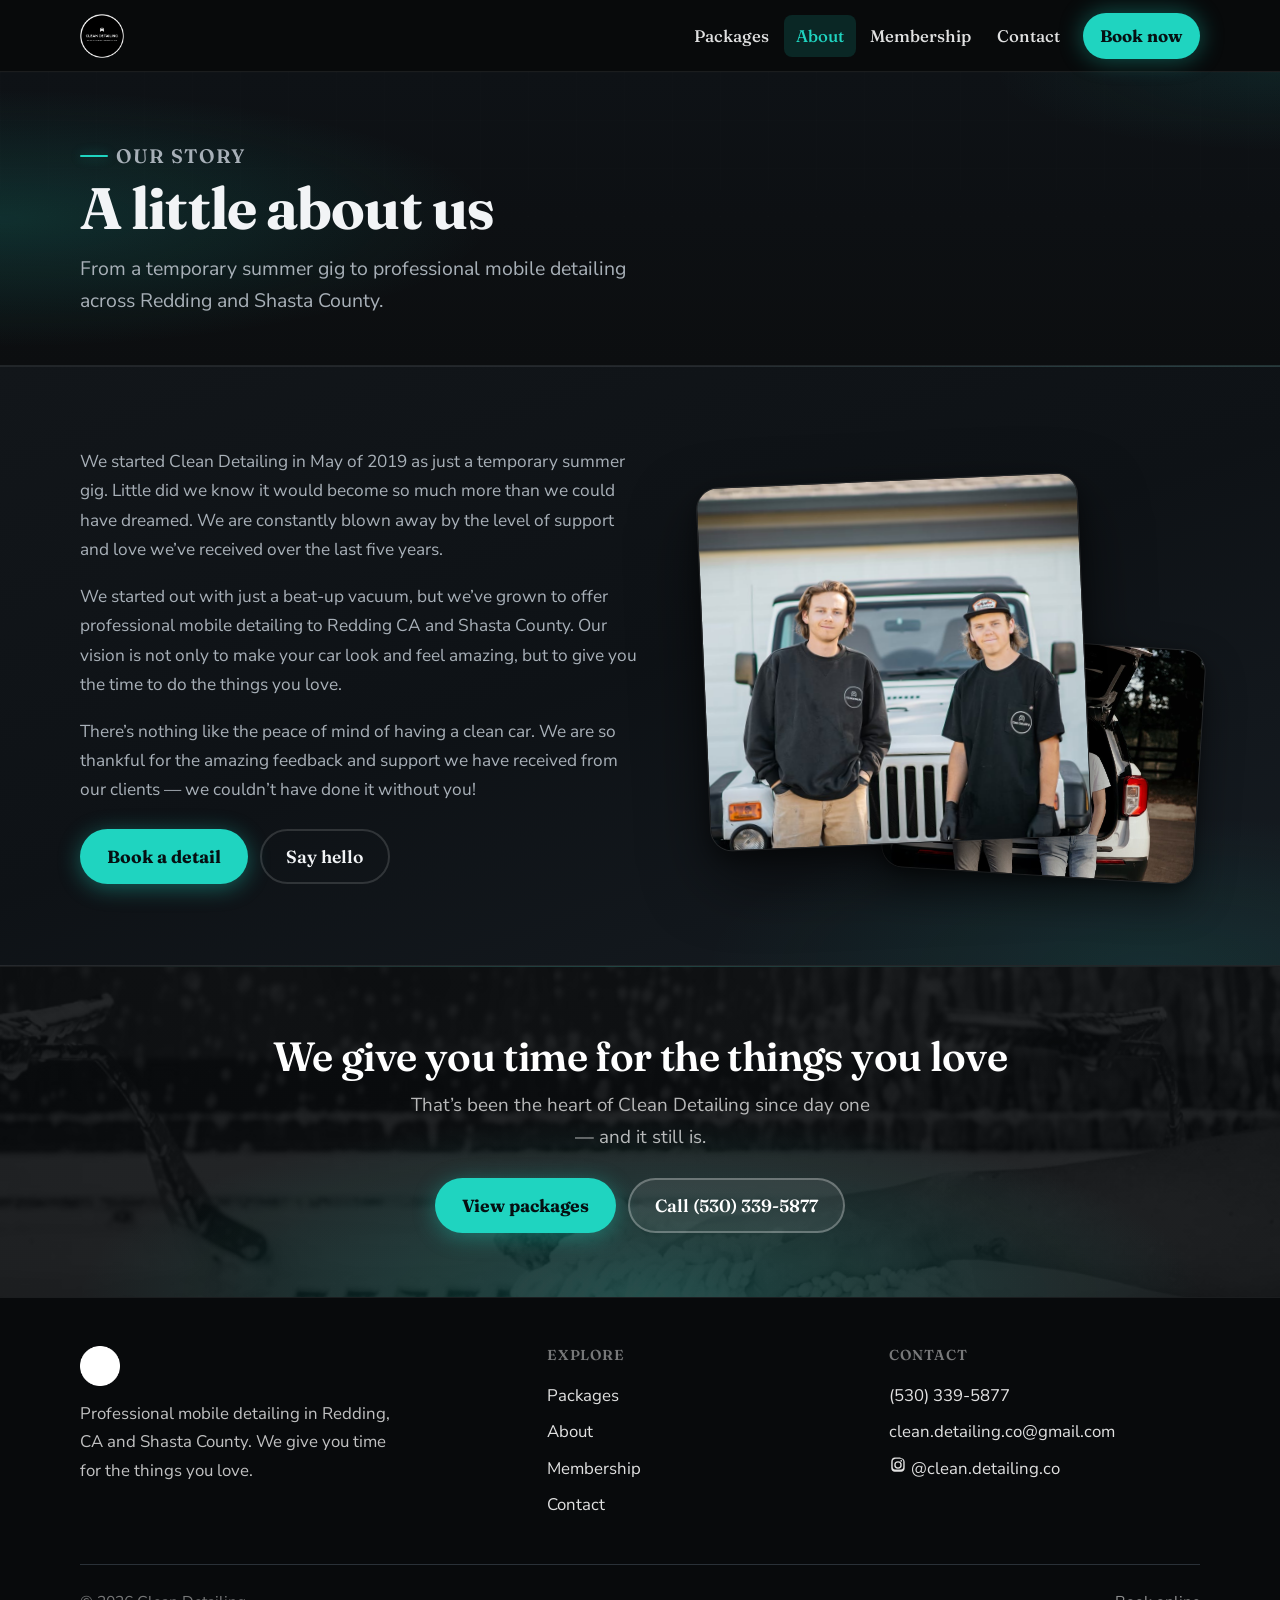
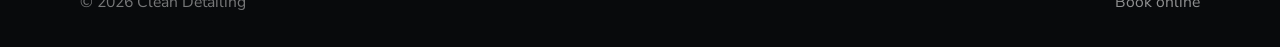
==== commit 594c3443: "Add tasteful 2026 depth: 3D tilt, glass, layered frames Soft perspective card tilt on packages/value" ====
--- a/about.html
+++ b/about.html
@@ -42,7 +42,7 @@
 
     <section class="section section-panel">
       <div class="container about-layout">
-        <div class="about-copy reveal">
+        <div class="about-copy reveal reveal-left">
           <p>We started Clean Detailing in May of 2019 as just a temporary summer gig. Little did we know it would become so much more than we could have dreamed. We are constantly blown away by the level of support and love we’ve received over the last five years.</p>
           <p>We started out with just a beat-up vacuum, but we’ve grown to offer professional mobile detailing to Redding CA and Shasta County. Our vision is not only to make your car look and feel amazing, but to give you the time to do the things you love.</p>
           <p>There’s nothing like the peace of mind of having a clean car. We are so thankful for the amazing feedback and support we have received from our clients — we couldn’t have done it without you!</p>
@@ -51,7 +51,7 @@
             <a class="btn btn-secondary" href="contact.html">Say hello</a>
           </div>
         </div>
-        <div class="about-photos reveal">
+        <div class="about-photos reveal reveal-right">
           <figure>
             <img src="assets/img/about-1.jpg" alt="Clean Detailing at work — mobile auto detailing in progress" width="1200" height="960" loading="lazy">
           </figure>
--- a/assets/css/styles.css
+++ b/assets/css/styles.css
@@ -27,6 +27,10 @@
   --radius-lg: 22px;
   --shadow: 0 8px 30px rgba(0, 0, 0, 0.35);
   --shadow-lg: 0 24px 60px rgba(0, 0, 0, 0.5);
+  --shadow-lift: 0 18px 40px rgba(0, 0, 0, 0.45), 0 4px 12px rgba(0, 0, 0, 0.3);
+  --shadow-float: 0 28px 64px rgba(0, 0, 0, 0.55), 0 8px 20px rgba(0, 0, 0, 0.35);
+  --glass-bg: rgba(22, 28, 34, 0.55);
+  --glass-border: rgba(255, 255, 255, 0.12);
   --header-h: 72px;
   --font-display: "Fraunces", Georgia, "Times New Roman", serif;
   --font-body: "Nunito Sans", system-ui, sans-serif;
@@ -476,17 +480,18 @@
   .value-grid { grid-template-columns: 1fr; }
 }
 .value-card {
-  background: var(--bg-panel);
-  border: 1px solid var(--border);
+  background: var(--glass-bg);
+  backdrop-filter: blur(18px) saturate(1.15);
+  -webkit-backdrop-filter: blur(18px) saturate(1.15);
+  border: 1px solid var(--glass-border);
   border-radius: var(--radius-lg);
   padding: 1.6rem 1.5rem;
-  transition: border-color 0.25s, box-shadow 0.25s var(--ease), transform 0.25s var(--ease);
-  box-shadow: inset 0 1px 0 rgba(255,255,255,0.04);
+  transition: border-color 0.25s, box-shadow 0.25s var(--ease);
+  box-shadow: inset 0 1px 0 rgba(255,255,255,0.06), var(--shadow);
 }
 .value-card:hover {
   border-color: rgba(31, 212, 192, 0.45);
-  box-shadow: 0 0 0 1px rgba(31,212,192,0.2), 0 12px 40px rgba(0,0,0,0.35);
-  transform: translateY(-3px);
+  box-shadow: inset 0 1px 0 rgba(255,255,255,0.08), 0 0 0 1px rgba(31,212,192,0.18), var(--shadow-lift);
 }
 .value-icon {
   width: 44px;
@@ -522,8 +527,8 @@
   overflow: hidden;
   aspect-ratio: 4 / 3;
   background: var(--bg-dark);
-  border: 1px solid var(--border);
-  box-shadow: var(--shadow);
+  border: 1px solid var(--glass-border);
+  box-shadow: var(--shadow-lift);
 }
 .story-card img {
   width: 100%;
@@ -560,22 +565,24 @@
   .pkg-grid { grid-template-columns: 1fr; max-width: 420px; margin-inline: auto; }
 }
 .pkg-card {
-  background: var(--bg-panel);
-  border: 1px solid var(--border);
+  background: var(--glass-bg);
+  backdrop-filter: blur(16px) saturate(1.1);
+  -webkit-backdrop-filter: blur(16px) saturate(1.1);
+  border: 1px solid var(--glass-border);
   border-radius: var(--radius-lg);
   overflow: hidden;
   display: flex;
   flex-direction: column;
-  transition: box-shadow 0.3s var(--ease), transform 0.3s var(--ease), border-color 0.3s;
+  transition: box-shadow 0.3s var(--ease), border-color 0.3s;
+  box-shadow: inset 0 1px 0 rgba(255,255,255,0.05), var(--shadow);
 }
 .pkg-card:hover {
-  box-shadow: var(--shadow-lg);
-  transform: translateY(-4px);
-  border-color: rgba(31, 212, 192, 0.35);
+  box-shadow: inset 0 1px 0 rgba(255,255,255,0.08), var(--shadow-float);
+  border-color: rgba(31, 212, 192, 0.4);
 }
 .pkg-card.featured {
   border-color: var(--accent);
-  box-shadow: 0 0 0 1px var(--accent), 0 0 40px rgba(31,212,192,0.18), var(--shadow);
+  box-shadow: inset 0 1px 0 rgba(255,255,255,0.06), 0 0 0 1px var(--accent), 0 0 40px rgba(31,212,192,0.18), var(--shadow);
 }
 .pkg-badge {
   position: absolute;
@@ -662,8 +669,20 @@
   border-radius: var(--radius);
   overflow: hidden;
   aspect-ratio: 4 / 3;
-  border: 1px solid var(--border);
-  box-shadow: var(--shadow);
+  border: 1px solid var(--glass-border);
+  box-shadow: var(--shadow-lift);
+  transition: transform 0.35s var(--ease), box-shadow 0.35s var(--ease);
+}
+.photo-strip figure:nth-child(1) { transform: rotate(-1.2deg); }
+.photo-strip figure:nth-child(2) { transform: translateY(-6px); }
+.photo-strip figure:nth-child(3) { transform: rotate(1.4deg); }
+.photo-strip figure:hover {
+  transform: rotate(0deg) translateY(-8px);
+  box-shadow: var(--shadow-float);
+  z-index: 2;
+}
+@media (max-width: 700px) {
+  .photo-strip figure { transform: none !important; }
 }
 .photo-strip img {
   width: 100%;
@@ -675,11 +694,13 @@
 
 /* ----- Booking ----- */
 .booking-wrap {
-  background: var(--bg-panel);
+  background: var(--glass-bg);
+  backdrop-filter: blur(14px);
+  -webkit-backdrop-filter: blur(14px);
   border-radius: var(--radius-lg);
-  border: 1px solid var(--border);
+  border: 1px solid var(--glass-border);
   overflow: hidden;
-  box-shadow: var(--shadow-lg), 0 0 60px rgba(31,212,192,0.08);
+  box-shadow: inset 0 1px 0 rgba(255,255,255,0.05), var(--shadow-lg), 0 0 60px rgba(31,212,192,0.08);
 }
 .booking-frame {
   width: 100%;
@@ -770,11 +791,13 @@
   align-items: center;
   padding: 2rem;
   background:
-    radial-gradient(ellipse 60% 80% at 100% 50%, rgba(31,212,192,0.12), transparent 55%),
-    var(--bg-panel);
-  border: 1px solid var(--border);
+    radial-gradient(ellipse 60% 80% at 100% 50%, rgba(31,212,192,0.14), transparent 55%),
+    var(--glass-bg);
+  backdrop-filter: blur(20px) saturate(1.2);
+  -webkit-backdrop-filter: blur(20px) saturate(1.2);
+  border: 1px solid var(--glass-border);
   border-radius: var(--radius-lg);
-  box-shadow: inset 0 1px 0 rgba(255,255,255,0.04);
+  box-shadow: inset 0 1px 0 rgba(255,255,255,0.07), var(--shadow-lift);
 }
 @media (min-width: 720px) {
   .newsletter-box {
@@ -822,16 +845,20 @@
   gap: 1rem;
   align-items: flex-start;
   padding: 1.15rem 1.2rem;
-  background: var(--bg-panel);
-  border: 1px solid var(--border);
+  background: var(--glass-bg);
+  backdrop-filter: blur(14px);
+  -webkit-backdrop-filter: blur(14px);
+  border: 1px solid var(--glass-border);
   border-radius: var(--radius);
   text-decoration: none;
   color: inherit;
-  transition: border-color 0.2s, box-shadow 0.2s;
+  transition: border-color 0.2s, box-shadow 0.2s, transform 0.25s var(--ease);
+  box-shadow: inset 0 1px 0 rgba(255,255,255,0.05);
 }
 .channel:hover {
   border-color: rgba(31, 212, 192, 0.45);
-  box-shadow: 0 0 24px rgba(31,212,192,0.12);
+  box-shadow: inset 0 1px 0 rgba(255,255,255,0.08), 0 0 24px rgba(31,212,192,0.12), var(--shadow);
+  transform: translateY(-2px);
 }
 .channel-icon {
   width: 42px;
@@ -884,15 +911,19 @@
   font-size: 1.08rem;
 }
 .about-photos {
-  display: grid;
-  gap: 1rem;
+  position: relative;
+  display: grid;
+  gap: 0;
+  min-height: 420px;
+  padding: 1.5rem 0.5rem 2rem;
 }
 .about-photos figure {
   margin: 0;
   border-radius: var(--radius-lg);
   overflow: hidden;
-  border: 1px solid var(--border);
-  box-shadow: var(--shadow);
+  border: 1px solid var(--glass-border);
+  box-shadow: var(--shadow-float);
+  background: var(--bg-dark);
 }
 .about-photos img {
   width: 100%;
@@ -900,7 +931,37 @@
   object-fit: cover;
   aspect-ratio: 4 / 3;
 }
+.about-photos figure:first-child {
+  width: 78%;
+  z-index: 2;
+  transform: rotate(-2.5deg);
+}
 .about-photos figure:first-child img { aspect-ratio: 5 / 4; }
+.about-photos figure:last-child {
+  position: absolute;
+  right: 0;
+  bottom: 0;
+  width: 62%;
+  z-index: 1;
+  transform: rotate(3.5deg);
+  box-shadow: var(--shadow-lift);
+}
+@media (max-width: 600px) {
+  .about-photos {
+    min-height: 0;
+    display: grid;
+    gap: 1rem;
+    padding: 0;
+  }
+  .about-photos figure:first-child,
+  .about-photos figure:last-child {
+    position: relative;
+    width: 100%;
+    transform: none;
+    right: auto;
+    bottom: auto;
+  }
+}
 
 /* ----- Membership ----- */
 .mem-hero-grid {
@@ -944,19 +1005,34 @@
 .mem-gallery {
   display: grid;
   grid-template-columns: repeat(2, 1fr);
-  gap: 0.75rem;
+  gap: 0.85rem;
+  perspective: 900px;
 }
 .mem-gallery figure {
   margin: 0;
   border-radius: var(--radius);
   overflow: hidden;
   aspect-ratio: 1;
-  border: 1px solid var(--border);
+  border: 1px solid var(--glass-border);
+  box-shadow: var(--shadow-lift);
+  transition: transform 0.35s var(--ease), box-shadow 0.35s var(--ease);
+}
+.mem-gallery figure:nth-child(1) { transform: rotate(-1.5deg); }
+.mem-gallery figure:nth-child(2) { transform: rotate(2deg); }
+.mem-gallery figure:nth-child(3) { transform: rotate(1.5deg); }
+.mem-gallery figure:nth-child(4) { transform: rotate(-2deg); }
+.mem-gallery figure:hover {
+  transform: rotate(0deg) translateY(-4px) scale(1.02);
+  box-shadow: var(--shadow-float);
+  z-index: 2;
 }
 .mem-gallery img {
   width: 100%;
   height: 100%;
   object-fit: cover;
+}
+@media (max-width: 600px) {
+  .mem-gallery figure { transform: none !important; }
 }
 
 /* ----- Page hero (inner) ----- */
@@ -1113,12 +1189,57 @@
 /* ----- Reveal motion ----- */
 .reveal {
   opacity: 0;
-  transform: translateY(18px);
-  transition: opacity 0.7s var(--ease), transform 0.7s var(--ease);
+  transform: translateY(28px);
+  transition:
+    opacity 0.75s var(--ease) var(--reveal-delay, 0ms),
+    transform 0.75s var(--ease) var(--reveal-delay, 0ms);
+  will-change: opacity, transform;
 }
 .reveal.is-visible {
   opacity: 1;
   transform: none;
+}
+.reveal-left {
+  transform: translateX(-28px);
+}
+.reveal-right {
+  transform: translateX(28px);
+}
+.reveal-scale {
+  transform: translateY(18px) scale(0.96);
+}
+.reveal-left.is-visible,
+.reveal-right.is-visible,
+.reveal-scale.is-visible {
+  transform: none;
+}
+
+/* Keep layered frame angles after reveal completes */
+.photo-strip figure.reveal.is-visible:nth-child(1) { transform: rotate(-1.2deg); }
+.photo-strip figure.reveal.is-visible:nth-child(2) { transform: translateY(-6px); }
+.photo-strip figure.reveal.is-visible:nth-child(3) { transform: rotate(1.4deg); }
+.photo-strip figure.reveal.is-visible:hover {
+  transform: rotate(0deg) translateY(-8px);
+}
+
+@media (min-width: 701px) {
+  .story-grid .story-card.reveal.is-visible:nth-child(2) { transform: translateY(10px) rotate(0.8deg); }
+  .story-grid .story-card.reveal.is-visible:nth-child(3) { transform: translateY(-6px) rotate(-0.6deg); }
+  .story-grid .story-card.reveal.is-visible:nth-child(4) { transform: translateY(4px) rotate(0.5deg); }
+  .story-grid .story-card.reveal.is-visible:hover {
+    transform: translateY(-6px) rotate(0deg) scale(1.015);
+  }
+  .story-grid .story-card.reveal.is-visible:nth-child(1):hover {
+    transform: translateY(-4px);
+  }
+}
+
+.mem-gallery figure.reveal.is-visible:nth-child(1) { transform: rotate(-1.5deg); }
+.mem-gallery figure.reveal.is-visible:nth-child(2) { transform: rotate(2deg); }
+.mem-gallery figure.reveal.is-visible:nth-child(3) { transform: rotate(1.5deg); }
+.mem-gallery figure.reveal.is-visible:nth-child(4) { transform: rotate(-2deg); }
+.mem-gallery figure.reveal.is-visible:hover {
+  transform: rotate(0deg) translateY(-4px) scale(1.02);
 }
 
 /* ----- Misc ----- */
@@ -1137,11 +1258,13 @@
 
 /* Contact form card on dark */
 .form-card {
-  background: var(--bg-panel);
-  border: 1px solid var(--border);
+  background: var(--glass-bg);
+  backdrop-filter: blur(18px) saturate(1.15);
+  -webkit-backdrop-filter: blur(18px) saturate(1.15);
+  border: 1px solid var(--glass-border);
   border-radius: var(--radius-lg);
   padding: 1.75rem;
-  box-shadow: var(--shadow);
+  box-shadow: inset 0 1px 0 rgba(255,255,255,0.06), var(--shadow-lift);
 }
 
 @media (prefers-reduced-motion: reduce) {
@@ -1153,6 +1276,16 @@
   .reveal { opacity: 1; transform: none; }
   .hero-media { transform: none !important; }
   .hero-scroll-hint::after { animation: none; }
+  .tilt-card,
+  .tilt-card.is-tilting {
+    transform: none !important;
+  }
+  .float-orb,
+  .hero-stack,
+  [data-parallax] {
+    transform: none !important;
+    animation: none !important;
+  }
 }
 
 /* Accessibility: keep type comfortable on phones */
@@ -1165,3 +1298,281 @@
   .btn { font-size: 1.05rem; }
   .hero-scroll-hint { display: none; }
 }
+
+
+/* =========================================================
+   Depth system 2026 — tilt, glass layers, floating accents
+   ========================================================= */
+
+/* Perspective wrappers for card grids */
+.value-grid,
+.pkg-grid {
+  perspective: 1200px;
+  perspective-origin: 50% 40%;
+}
+
+/* Soft 3D tilt cards (JS sets --tilt-x/y) */
+.tilt-card {
+  --tilt-x: 0deg;
+  --tilt-y: 0deg;
+  --tilt-glow-x: 50%;
+  --tilt-glow-y: 50%;
+  transform-style: preserve-3d;
+  will-change: transform;
+  position: relative;
+}
+.tilt-card.reveal:not(.is-visible) {
+  transform: translateY(28px);
+}
+.tilt-card.reveal.is-visible,
+.tilt-card:not(.reveal) {
+  transform:
+    translateY(0)
+    rotateX(var(--tilt-x))
+    rotateY(var(--tilt-y));
+  transition:
+    transform 0.45s var(--ease),
+    box-shadow 0.35s var(--ease),
+    border-color 0.3s,
+    opacity 0.75s var(--ease) var(--reveal-delay, 0ms);
+}
+.tilt-card.is-tilting {
+  transition:
+    transform 0.08s linear,
+    box-shadow 0.25s var(--ease),
+    border-color 0.25s;
+  transform:
+    translateY(-6px)
+    rotateX(var(--tilt-x))
+    rotateY(var(--tilt-y));
+  z-index: 3;
+}
+.tilt-card::after {
+  content: "";
+  position: absolute;
+  inset: 0;
+  border-radius: inherit;
+  pointer-events: none;
+  opacity: 0;
+  background: radial-gradient(
+    520px circle at var(--tilt-glow-x) var(--tilt-glow-y),
+    rgba(31, 212, 192, 0.16),
+    transparent 55%
+  );
+  transition: opacity 0.3s;
+  z-index: 4;
+}
+.tilt-card.is-tilting::after { opacity: 1; }
+.tilt-card .pkg-media,
+.tilt-card .pkg-body,
+.tilt-card .value-icon,
+.tilt-card h3,
+.tilt-card p {
+  transform: translateZ(0);
+}
+.tilt-card .pkg-media { transform: translateZ(18px); }
+.tilt-card .pkg-body { transform: translateZ(10px); }
+
+@media (max-width: 900px), (hover: none) {
+  .tilt-card,
+  .tilt-card.is-tilting {
+    transform: none;
+  }
+  .tilt-card::after { display: none; }
+}
+
+/* Floating accent orbs (subtle — not neon candy) */
+.float-orb {
+  position: absolute;
+  border-radius: 50%;
+  pointer-events: none;
+  z-index: 0;
+  filter: blur(2px);
+  opacity: 0.55;
+  transform: translate3d(0, var(--parallax-y, 0px), 0);
+  will-change: transform;
+}
+.float-orb--a {
+  width: 220px;
+  height: 220px;
+  background: radial-gradient(circle, rgba(31,212,192,0.28), transparent 68%);
+  top: 12%;
+  right: 8%;
+  animation: orb-drift 14s ease-in-out infinite;
+}
+.float-orb--b {
+  width: 160px;
+  height: 160px;
+  background: radial-gradient(circle, rgba(255,255,255,0.07), transparent 70%);
+  bottom: 18%;
+  left: 6%;
+  animation: orb-drift 18s ease-in-out infinite reverse;
+}
+.float-orb--c {
+  width: 120px;
+  height: 120px;
+  background: radial-gradient(circle, rgba(31,212,192,0.18), transparent 65%);
+  top: 40%;
+  left: 18%;
+  animation: orb-drift 16s ease-in-out infinite;
+}
+@keyframes orb-drift {
+  0%, 100% { translate: 0 0; }
+  50% { translate: 12px -18px; }
+}
+
+/* Hero layered photo stack (desktop) — faces stay on main hero */
+.hero {
+  /* allow stack on the right without crushing copy */
+}
+.hero-content { z-index: 2; }
+.hero-stack {
+  position: absolute;
+  right: max(2vw, calc((100% - var(--max)) / 2 - 1rem));
+  bottom: 12%;
+  width: min(340px, 32vw);
+  height: 280px;
+  z-index: 2;
+  pointer-events: none;
+  display: none;
+  transform: translate3d(0, var(--parallax-y, 0px), 0);
+}
+@media (min-width: 980px) {
+  .hero-stack { display: block; }
+  .hero-content { max-width: 560px; }
+}
+.hero-stack__frame {
+  position: absolute;
+  border-radius: 16px;
+  overflow: hidden;
+  border: 1px solid rgba(255,255,255,0.18);
+  box-shadow: var(--shadow-float);
+  background: #0a0c0e;
+}
+.hero-stack__frame img {
+  width: 100%;
+  height: 100%;
+  object-fit: cover;
+  display: block;
+}
+.hero-stack__frame--1 {
+  width: 78%;
+  aspect-ratio: 4 / 3;
+  left: 0;
+  bottom: 8%;
+  transform: rotate(-6deg);
+  z-index: 1;
+  opacity: 0.92;
+}
+.hero-stack__frame--2 {
+  width: 72%;
+  aspect-ratio: 4 / 3;
+  right: 0;
+  top: 0;
+  transform: rotate(5deg);
+  z-index: 2;
+  opacity: 0.95;
+}
+.hero-stack__frame--3 {
+  width: 58%;
+  aspect-ratio: 1;
+  left: 28%;
+  bottom: 0;
+  transform: rotate(1.5deg);
+  z-index: 3;
+  border-color: rgba(31,212,192,0.35);
+  box-shadow: 0 0 0 1px rgba(31,212,192,0.2), var(--shadow-float);
+}
+
+/* Soft glass panel utility */
+.glass-panel {
+  background: var(--glass-bg);
+  backdrop-filter: blur(18px) saturate(1.15);
+  -webkit-backdrop-filter: blur(18px) saturate(1.15);
+  border: 1px solid var(--glass-border);
+  border-radius: var(--radius-lg);
+  box-shadow: inset 0 1px 0 rgba(255,255,255,0.06), var(--shadow);
+}
+
+/* Story grid — overlapping frames on wide screens */
+@media (min-width: 701px) {
+  .story-grid {
+    gap: 1.25rem;
+  }
+  .story-grid .story-card {
+    transition: transform 0.4s var(--ease), box-shadow 0.4s var(--ease);
+  }
+  .story-grid .story-card:nth-child(2) { transform: translateY(10px) rotate(0.8deg); }
+  .story-grid .story-card:nth-child(3) { transform: translateY(-6px) rotate(-0.6deg); }
+  .story-grid .story-card:nth-child(4) { transform: translateY(4px) rotate(0.5deg); }
+  .story-grid .story-card:hover {
+    transform: translateY(-6px) rotate(0deg) scale(1.015);
+    box-shadow: var(--shadow-float);
+    z-index: 2;
+  }
+  .story-grid .story-card:nth-child(1):hover {
+    transform: translateY(-4px);
+  }
+}
+
+/* Depth ring behind section heads */
+.section-head.centered h2 {
+  position: relative;
+}
+.section-panel .value-grid,
+.section-warm .pkg-grid {
+  position: relative;
+  z-index: 1;
+}
+
+/* Accent ring / depth plate behind package featured */
+.pkg-card.featured {
+  position: relative;
+}
+.pkg-card.featured::before {
+  content: "";
+  position: absolute;
+  inset: -1px;
+  border-radius: inherit;
+  background: linear-gradient(145deg, rgba(31,212,192,0.45), transparent 40%, transparent 60%, rgba(31,212,192,0.2));
+  z-index: -1;
+  opacity: 0.85;
+  filter: blur(0.5px);
+}
+
+/* Note box glass */
+.note-box {
+  backdrop-filter: blur(10px);
+  -webkit-backdrop-filter: blur(10px);
+}
+
+/* Section ambient orbs container */
+.section.has-orbs {
+  overflow: hidden;
+}
+.section.has-orbs > .container {
+  position: relative;
+  z-index: 1;
+}
+
+/* Page hero glass chip */
+.page-hero .eyebrow {
+  position: relative;
+}
+
+/* Soft depth under CTA */
+.cta-band {
+  isolation: isolate;
+}
+
+@supports not ((backdrop-filter: blur(1px)) or (-webkit-backdrop-filter: blur(1px))) {
+  .value-card,
+  .pkg-card,
+  .newsletter-box,
+  .booking-wrap,
+  .channel,
+  .form-card,
+  .glass-panel {
+    background: var(--bg-panel);
+  }
+}
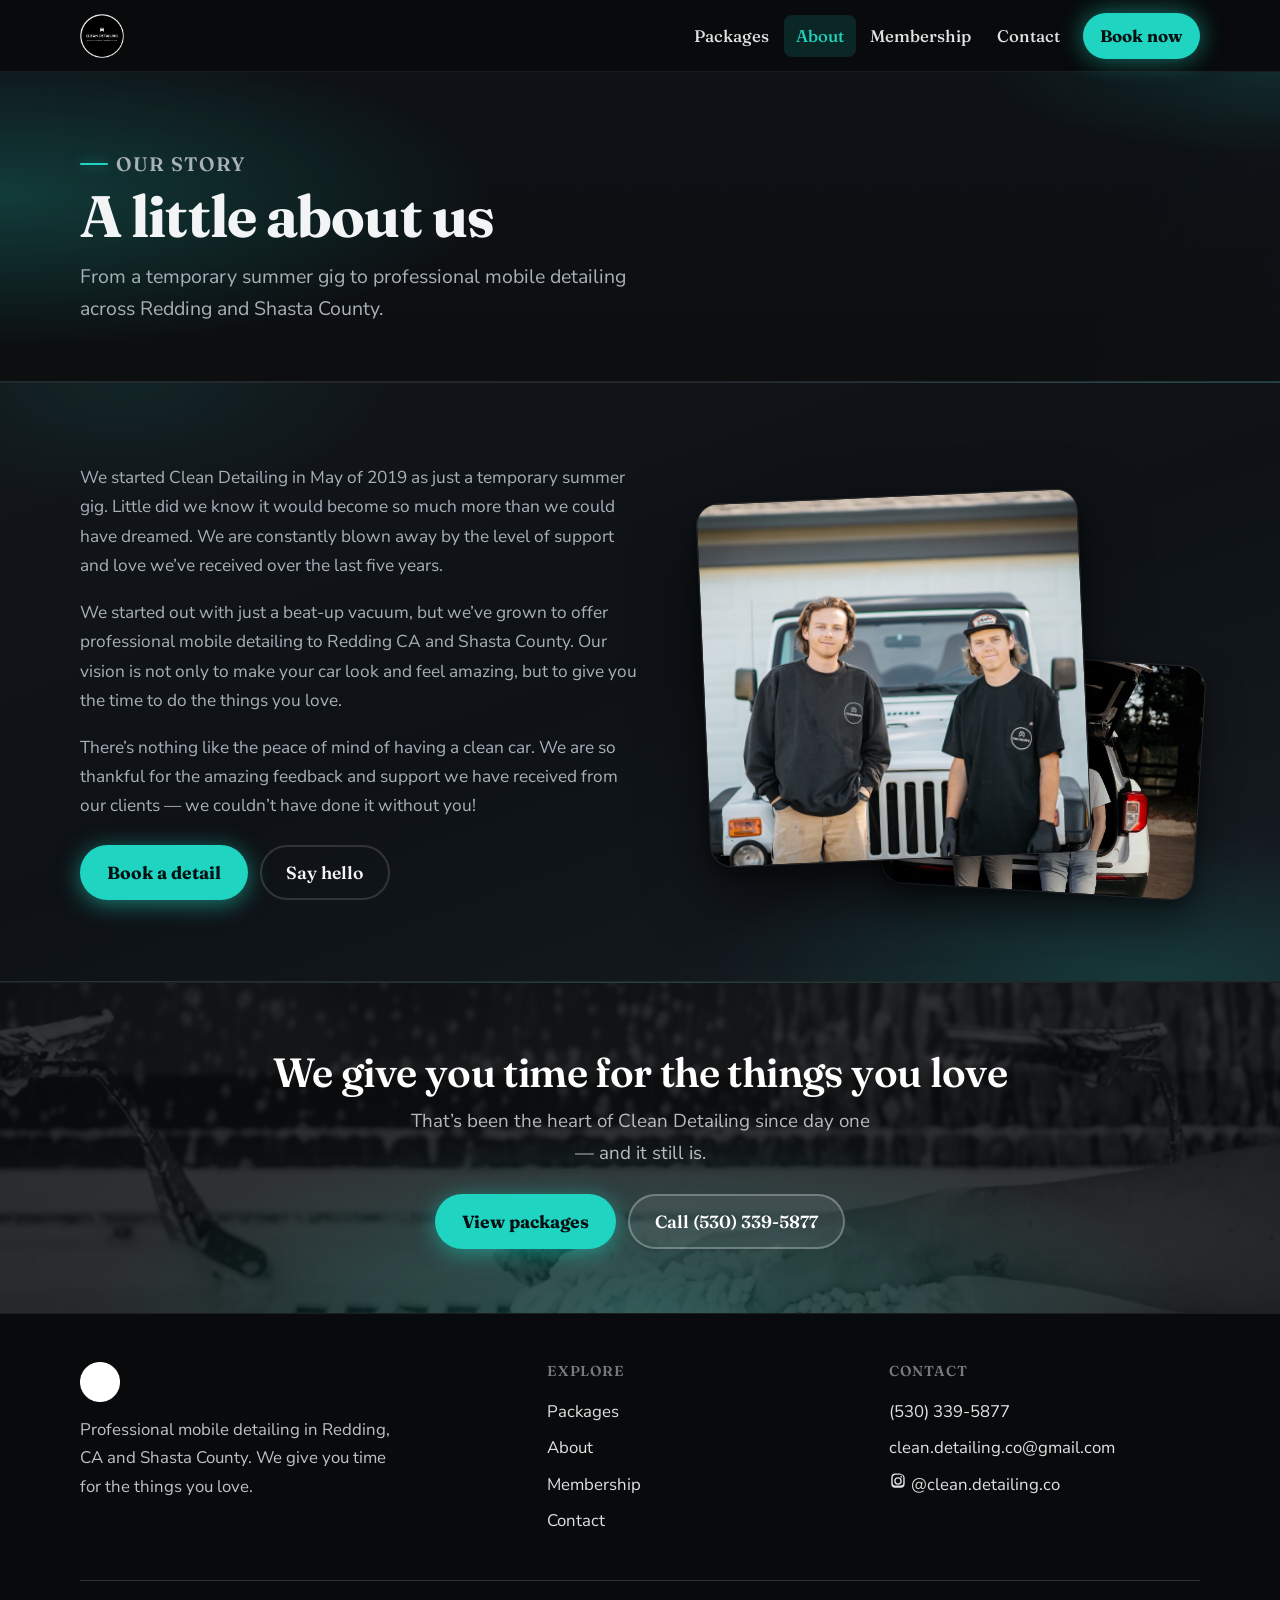
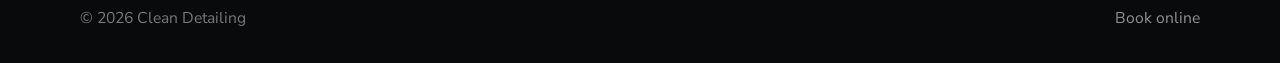
==== commit b81437ff: "Amplify cinematic depth: multi-layer hero, neon edges, sticky splash Push premium 2026 detailing vis" ====
--- a/about.html
+++ b/about.html
@@ -32,7 +32,8 @@
   </header>
 
   <main>
-    <section class="page-hero">
+    <section class="page-hero page-hero--depth">
+      <div class="page-hero__sheen" aria-hidden="true"></div>
       <div class="container">
         <p class="eyebrow">Our story</p>
         <h1>A little about us</h1>
@@ -47,7 +48,7 @@
           <p>We started out with just a beat-up vacuum, but we’ve grown to offer professional mobile detailing to Redding CA and Shasta County. Our vision is not only to make your car look and feel amazing, but to give you the time to do the things you love.</p>
           <p>There’s nothing like the peace of mind of having a clean car. We are so thankful for the amazing feedback and support we have received from our clients — we couldn’t have done it without you!</p>
           <div class="btn-row">
-            <a class="btn btn-primary" href="https://cleandetailing.as.me/" target="_blank" rel="noopener noreferrer">Book a detail</a>
+            <a class="btn btn-primary btn-shimmer" href="https://cleandetailing.as.me/" target="_blank" rel="noopener noreferrer">Book a detail</a>
             <a class="btn btn-secondary" href="contact.html">Say hello</a>
           </div>
         </div>
@@ -67,7 +68,7 @@
         <h2>We give you time for the things you love</h2>
         <p>That’s been the heart of Clean Detailing since day one — and it still is.</p>
         <div class="btn-row">
-          <a class="btn btn-primary" href="packages.html">View packages</a>
+          <a class="btn btn-primary btn-shimmer" href="packages.html">View packages</a>
           <a class="btn btn-ghost-light" href="tel:+15303395877">Call (530) 339-5877</a>
         </div>
       </div>
--- a/assets/css/styles.css
+++ b/assets/css/styles.css
@@ -1282,10 +1282,15 @@
   }
   .float-orb,
   .hero-stack,
-  [data-parallax] {
+  [data-parallax],
+  [data-parallax-layer],
+  .hero-midglow,
+  .hero-content {
     transform: none !important;
     animation: none !important;
   }
+  .splash-pin { height: auto !important; }
+  .splash-sticky { position: relative !important; top: auto !important; }
 }
 
 /* Accessibility: keep type comfortable on phones */
@@ -1576,3 +1581,621 @@
     background: var(--bg-panel);
   }
 }
+
+
+/* =========================================================
+   Depth Amplification 2026c — cinematic / premium bold
+   ========================================================= */
+
+@property --border-angle {
+  syntax: "<angle>";
+  inherits: false;
+  initial-value: 0deg;
+}
+
+/* Stronger accent tokens */
+:root {
+  --accent-glow: rgba(31, 212, 192, 0.55);
+  --neon-edge: rgba(31, 212, 192, 0.75);
+  --sheen: rgba(255, 255, 255, 0.35);
+}
+
+/* ----- CTA shimmer ----- */
+.btn-primary,
+.btn-shimmer {
+  position: relative;
+  overflow: hidden;
+  isolation: isolate;
+}
+.btn-primary::after,
+.btn-shimmer::after {
+  content: "";
+  position: absolute;
+  inset: 0;
+  background: linear-gradient(
+    115deg,
+    transparent 0%,
+    transparent 38%,
+    rgba(255, 255, 255, 0.55) 50%,
+    transparent 62%,
+    transparent 100%
+  );
+  transform: translateX(-130%);
+  animation: cta-shimmer 3.8s var(--ease) infinite;
+  pointer-events: none;
+  z-index: 1;
+}
+.btn-primary > *,
+.btn-shimmer > * { position: relative; z-index: 2; }
+@keyframes cta-shimmer {
+  0%, 55% { transform: translateX(-130%); }
+  75% { transform: translateX(130%); }
+  100% { transform: translateX(130%); }
+}
+.btn-primary:hover {
+  transform: translateY(-2px);
+  box-shadow: 0 10px 36px rgba(31, 212, 192, 0.55), 0 0 40px rgba(31, 212, 192, 0.25);
+}
+.nav-cta {
+  position: relative;
+  overflow: hidden;
+}
+.nav-cta::after {
+  content: "";
+  position: absolute;
+  inset: 0;
+  background: linear-gradient(115deg, transparent 35%, rgba(255,255,255,0.5) 50%, transparent 65%);
+  transform: translateX(-130%);
+  animation: cta-shimmer 4.2s var(--ease) infinite;
+  pointer-events: none;
+}
+
+/* ----- Multi-layer cinematic hero ----- */
+.hero {
+  min-height: min(100vh, 920px);
+  min-height: 100svh;
+}
+.hero-media {
+  inset: -14% 0 -14% 0;
+}
+.hero-media img {
+  transform: scale(1.12);
+  filter: saturate(1.08) contrast(1.05);
+}
+.hero-media::after {
+  background:
+    linear-gradient(105deg, rgba(8,10,12,0.82) 0%, rgba(8,10,12,0.48) 30%, rgba(8,10,12,0.14) 50%, transparent 66%),
+    linear-gradient(180deg, rgba(8,10,12,0.4) 0%, transparent 26%, transparent 52%, rgba(8,10,12,0.5) 78%, rgba(8,10,12,0.95) 100%),
+    radial-gradient(ellipse 55% 45% at 72% 38%, transparent 35%, rgba(8,10,12,0.35) 100%),
+    radial-gradient(ellipse 40% 30% at 20% 70%, rgba(31,212,192,0.12), transparent 70%);
+}
+
+.hero-midglow {
+  position: absolute;
+  inset: 10% 20% 20% 35%;
+  background: radial-gradient(ellipse at center, rgba(31,212,192,0.22), transparent 68%);
+  mix-blend-mode: screen;
+  pointer-events: none;
+  z-index: 1;
+  filter: blur(8px);
+  will-change: transform;
+}
+
+.hero-sheen {
+  position: absolute;
+  inset: 0;
+  z-index: 1;
+  pointer-events: none;
+  background:
+    linear-gradient(
+      125deg,
+      transparent 0%,
+      transparent 42%,
+      rgba(255,255,255,0.07) 48%,
+      rgba(31,212,192,0.1) 50%,
+      rgba(255,255,255,0.06) 52%,
+      transparent 58%,
+      transparent 100%
+    );
+  background-size: 220% 220%;
+  animation: water-sheen 9s ease-in-out infinite;
+  mix-blend-mode: soft-light;
+}
+@keyframes water-sheen {
+  0%, 100% { background-position: 0% 40%; opacity: 0.55; }
+  50% { background-position: 100% 60%; opacity: 0.95; }
+}
+
+.hero-streaks {
+  position: absolute;
+  inset: 0;
+  z-index: 1;
+  pointer-events: none;
+  overflow: hidden;
+}
+.streak {
+  position: absolute;
+  display: block;
+  height: 1px;
+  background: linear-gradient(90deg, transparent, rgba(31,212,192,0.75), rgba(255,255,255,0.55), transparent);
+  filter: blur(0.4px);
+  opacity: 0;
+  animation: streak-flash 7s ease-in-out infinite;
+  box-shadow: 0 0 12px rgba(31,212,192,0.45);
+}
+.streak--1 {
+  width: 55%;
+  top: 22%;
+  left: -10%;
+  transform: rotate(-12deg);
+  animation-delay: 0.4s;
+}
+.streak--2 {
+  width: 40%;
+  top: 48%;
+  right: -5%;
+  left: auto;
+  transform: rotate(8deg);
+  animation-delay: 2.6s;
+}
+.streak--3 {
+  width: 48%;
+  bottom: 28%;
+  left: 15%;
+  transform: rotate(-4deg);
+  animation-delay: 4.8s;
+}
+@keyframes streak-flash {
+  0%, 8%, 100% { opacity: 0; transform: translateX(-8%) rotate(var(--r, -12deg)); }
+  14% { opacity: 0.85; }
+  22% { opacity: 0; transform: translateX(12%) rotate(var(--r, -12deg)); }
+}
+.streak--1 { --r: -12deg; }
+.streak--2 { --r: 8deg; }
+.streak--3 { --r: -4deg; }
+
+.hero-content {
+  z-index: 3;
+  will-change: transform;
+}
+.hero h1 {
+  text-shadow:
+    0 2px 28px rgba(0,0,0,0.7),
+    0 0 60px rgba(31,212,192,0.12),
+    0 1px 3px rgba(0,0,0,0.55);
+}
+.hero-lead {
+  text-shadow: 0 2px 20px rgba(0,0,0,0.6), 0 1px 2px rgba(0,0,0,0.45);
+}
+
+/* Bigger hero stack with neon frame */
+.hero-stack {
+  width: min(380px, 34vw);
+  height: 320px;
+  bottom: 14%;
+  z-index: 3;
+}
+.hero-stack__frame {
+  border: 1px solid rgba(255,255,255,0.22);
+  box-shadow:
+    0 24px 50px rgba(0,0,0,0.55),
+    0 0 0 1px rgba(31,212,192,0.08),
+    0 0 40px rgba(31,212,192,0.12);
+}
+.hero-stack__frame--3 {
+  border-color: rgba(31,212,192,0.55);
+  box-shadow:
+    0 0 0 1px rgba(31,212,192,0.35),
+    0 0 36px rgba(31,212,192,0.35),
+    var(--shadow-float);
+  animation: frame-pulse 4.5s ease-in-out infinite;
+}
+@keyframes frame-pulse {
+  0%, 100% { box-shadow: 0 0 0 1px rgba(31,212,192,0.3), 0 0 28px rgba(31,212,192,0.25), var(--shadow-float); }
+  50% { box-shadow: 0 0 0 1px rgba(31,212,192,0.55), 0 0 48px rgba(31,212,192,0.45), var(--shadow-float); }
+}
+
+.float-orb--a {
+  width: 320px;
+  height: 320px;
+  opacity: 0.7;
+  background: radial-gradient(circle, rgba(31,212,192,0.4), transparent 68%);
+  filter: blur(4px);
+}
+.float-orb--b {
+  width: 220px;
+  height: 220px;
+  opacity: 0.65;
+}
+.float-orb--c {
+  width: 180px;
+  height: 180px;
+  opacity: 0.6;
+  background: radial-gradient(circle, rgba(31,212,192,0.28), transparent 65%);
+}
+.float-orb--d {
+  width: 140px;
+  height: 140px;
+  top: 55%;
+  right: 28%;
+  opacity: 0.5;
+  background: radial-gradient(circle, rgba(255,255,255,0.12), transparent 70%);
+  animation: orb-drift 12s ease-in-out infinite reverse;
+}
+.float-orb--e {
+  width: 200px;
+  height: 200px;
+  top: 8%;
+  right: 4%;
+  opacity: 0.55;
+  background: radial-gradient(circle, rgba(31,212,192,0.3), transparent 68%);
+  filter: blur(3px);
+  animation: orb-drift 15s ease-in-out infinite;
+}
+
+/* Diagonal section edges / dividers */
+.diag-edge {
+  position: absolute;
+  left: 0;
+  right: 0;
+  height: 72px;
+  z-index: 4;
+  pointer-events: none;
+}
+.diag-edge--bottom {
+  bottom: -1px;
+  background: var(--bg);
+  clip-path: polygon(0 55%, 100% 0, 100% 100%, 0 100%);
+}
+.diag-edge--dark {
+  background: var(--bg-elevated);
+}
+.diag-divider {
+  height: 56px;
+  margin: -1px 0;
+  position: relative;
+  z-index: 2;
+}
+.diag-divider--teal {
+  background:
+    linear-gradient(135deg, transparent 40%, rgba(31,212,192,0.18) 50%, transparent 60%),
+    linear-gradient(180deg, #12161a 0%, #0c0e10 100%);
+  clip-path: polygon(0 0, 100% 35%, 100% 100%, 0 65%);
+}
+.diag-divider--warm {
+  background:
+    linear-gradient(135deg, transparent 35%, rgba(31,212,192,0.12) 50%, transparent 65%),
+    var(--bg-warm);
+  clip-path: polygon(0 40%, 100% 0, 100% 60%, 0 100%);
+  height: 64px;
+}
+
+/* Sticky splash storytelling */
+.splash-pin {
+  height: 145vh;
+  position: relative;
+}
+.splash-sticky {
+  position: sticky;
+  top: var(--header-h);
+  min-height: calc(100svh - var(--header-h));
+  min-height: calc(100vh - var(--header-h));
+  display: flex;
+  align-items: center;
+  padding: 5.5rem 0;
+  overflow: hidden;
+}
+.splash-sticky::before {
+  transform: scale(1.12);
+  transition: transform 0.1s linear;
+  will-change: transform;
+}
+.splash-sticky.is-pinned::before {
+  /* JS can nudge --splash-scale */
+  transform: scale(calc(1.08 + var(--splash-progress, 0) * 0.08));
+}
+.splash-sheen {
+  position: absolute;
+  inset: 0;
+  z-index: 1;
+  pointer-events: none;
+  background: linear-gradient(
+    110deg,
+    transparent 30%,
+    rgba(31,212,192,0.08) 48%,
+    rgba(255,255,255,0.1) 50%,
+    rgba(31,212,192,0.08) 52%,
+    transparent 70%
+  );
+  background-size: 200% 100%;
+  animation: water-sheen 10s ease-in-out infinite;
+  mix-blend-mode: soft-light;
+}
+.splash-copy {
+  position: relative;
+  z-index: 2;
+  padding: 1.75rem 1.75rem 1.75rem 0;
+  border-left: 3px solid var(--accent);
+  padding-left: 1.5rem;
+  text-shadow: 0 2px 24px rgba(0,0,0,0.65);
+  box-shadow: -12px 0 40px rgba(31,212,192,0.08);
+}
+.splash-copy h2 {
+  font-size: clamp(2rem, 4.2vw, 3rem);
+}
+
+/* ----- Glow-edge animated gradient borders ----- */
+.glow-edge {
+  position: relative;
+  isolation: isolate;
+}
+.glow-edge::before {
+  content: "";
+  position: absolute;
+  inset: -1.5px;
+  border-radius: inherit;
+  padding: 1.5px;
+  background: conic-gradient(
+    from var(--border-angle),
+    transparent 0%,
+    transparent 28%,
+    rgba(31, 212, 192, 0.15) 38%,
+    rgba(31, 212, 192, 0.95) 50%,
+    rgba(180, 255, 245, 0.7) 54%,
+    rgba(31, 212, 192, 0.95) 58%,
+    rgba(31, 212, 192, 0.15) 68%,
+    transparent 78%,
+    transparent 100%
+  );
+  -webkit-mask:
+    linear-gradient(#fff 0 0) content-box,
+    linear-gradient(#fff 0 0);
+  mask:
+    linear-gradient(#fff 0 0) content-box,
+    linear-gradient(#fff 0 0);
+  -webkit-mask-composite: xor;
+  mask-composite: exclude;
+  opacity: 0.55;
+  transition: opacity 0.35s;
+  z-index: -1;
+  animation: border-spin 5s linear infinite;
+  pointer-events: none;
+}
+.glow-edge:hover::before,
+.glow-edge.is-tilting::before {
+  opacity: 1;
+}
+.pkg-card.featured.glow-edge::before {
+  opacity: 0.95;
+  inset: -2px;
+  padding: 2px;
+  animation-duration: 3.5s;
+}
+@keyframes border-spin {
+  to { --border-angle: 360deg; }
+}
+
+/* Fallback when @property unsupported: spin a masked ring */
+@supports not (background: conic-gradient(from var(--border-angle), red, blue)) {
+  .glow-edge::before {
+    background: linear-gradient(135deg, rgba(31,212,192,0.7), transparent 45%, transparent 55%, rgba(31,212,192,0.4));
+    animation: none;
+    opacity: 0.7;
+  }
+}
+
+/* Stronger card depth + neon hover */
+.value-card,
+.pkg-card {
+  box-shadow:
+    inset 0 1px 0 rgba(255,255,255,0.08),
+    0 12px 36px rgba(0,0,0,0.4),
+    0 0 0 1px rgba(31,212,192,0.04);
+}
+.value-card:hover,
+.pkg-card:hover {
+  border-color: rgba(31, 212, 192, 0.55);
+  box-shadow:
+    inset 0 1px 0 rgba(255,255,255,0.1),
+    0 0 0 1px rgba(31,212,192,0.28),
+    0 22px 50px rgba(0,0,0,0.5),
+    0 0 48px rgba(31,212,192,0.22);
+}
+.pkg-card.featured {
+  box-shadow:
+    inset 0 1px 0 rgba(255,255,255,0.08),
+    0 0 0 1px var(--accent),
+    0 0 55px rgba(31,212,192,0.28),
+    var(--shadow-lift);
+}
+
+/* Stronger tilt lift */
+.tilt-card.is-tilting {
+  transform:
+    translateY(-14px)
+    rotateX(var(--tilt-x))
+    rotateY(var(--tilt-y))
+    scale(1.02);
+  box-shadow:
+    0 28px 60px rgba(0,0,0,0.55),
+    0 0 50px rgba(31,212,192,0.28) !important;
+}
+.tilt-card::after {
+  background: radial-gradient(
+    560px circle at var(--tilt-glow-x) var(--tilt-glow-y),
+    rgba(31, 212, 192, 0.28),
+    transparent 52%
+  );
+}
+.tilt-card .pkg-media { transform: translateZ(28px); }
+.tilt-card .pkg-body { transform: translateZ(16px); }
+.tilt-card .value-icon {
+  transform: translateZ(24px);
+  box-shadow: 0 0 28px rgba(31,212,192,0.3);
+}
+
+/* Story cards neon edge on hover */
+.story-card {
+  box-shadow: var(--shadow-lift), 0 0 0 1px rgba(31,212,192,0.06);
+}
+.story-card:hover {
+  box-shadow: var(--shadow-float), 0 0 40px rgba(31,212,192,0.25);
+  border-color: rgba(31,212,192,0.4);
+}
+.story-card::after {
+  content: "";
+  position: absolute;
+  inset: 0;
+  border-radius: inherit;
+  box-shadow: inset 0 0 0 1px rgba(31,212,192,0);
+  transition: box-shadow 0.35s;
+  pointer-events: none;
+  z-index: 2;
+}
+.story-card:hover::after {
+  box-shadow: inset 0 0 0 1px rgba(31,212,192,0.45), inset 0 0 40px rgba(31,212,192,0.08);
+}
+
+/* Photo strip stronger */
+.photo-strip figure {
+  box-shadow: var(--shadow-lift), 0 0 0 1px rgba(31,212,192,0.08);
+}
+.photo-strip figure:hover {
+  box-shadow: var(--shadow-float), 0 0 36px rgba(31,212,192,0.28);
+  border-color: rgba(31,212,192,0.4);
+}
+
+/* Booking / newsletter glow */
+.booking-wrap {
+  box-shadow:
+    inset 0 1px 0 rgba(255,255,255,0.06),
+    var(--shadow-lg),
+    0 0 80px rgba(31,212,192,0.14);
+  border-color: rgba(31,212,192,0.22);
+}
+.newsletter-box {
+  box-shadow:
+    inset 0 1px 0 rgba(255,255,255,0.08),
+    var(--shadow-lg),
+    0 0 50px rgba(31,212,192,0.12);
+  border-color: rgba(31,212,192,0.2);
+}
+
+/* CTA band amped */
+.cta-band__glow {
+  position: absolute;
+  inset: -20% 10% auto;
+  height: 60%;
+  background: radial-gradient(ellipse at center, rgba(31,212,192,0.35), transparent 65%);
+  filter: blur(20px);
+  pointer-events: none;
+  z-index: 0;
+  animation: orb-drift 10s ease-in-out infinite;
+}
+.cta-band::before { opacity: 0.18; }
+
+/* Page hero depth */
+.page-hero--depth {
+  padding: 4.5rem 0 3.5rem;
+  background:
+    radial-gradient(ellipse 70% 90% at 0% 40%, rgba(31,212,192,0.22), transparent 55%),
+    radial-gradient(ellipse 50% 60% at 100% 0%, rgba(31,212,192,0.12), transparent 45%),
+    linear-gradient(180deg, #0e1216 0%, #0c0e10 100%);
+}
+.page-hero__sheen {
+  position: absolute;
+  inset: 0;
+  pointer-events: none;
+  background: linear-gradient(
+    120deg,
+    transparent 40%,
+    rgba(255,255,255,0.05) 50%,
+    transparent 60%
+  );
+  background-size: 200% 200%;
+  animation: water-sheen 11s ease-in-out infinite;
+  mix-blend-mode: soft-light;
+  z-index: 0;
+}
+.page-hero--depth .container { z-index: 1; }
+
+/* Section panel stronger ambient */
+.section-panel {
+  background:
+    radial-gradient(ellipse 70% 50% at 90% 100%, rgba(31,212,192,0.16), transparent 50%),
+    radial-gradient(ellipse 40% 40% at 10% 0%, rgba(31,212,192,0.08), transparent 50%),
+    linear-gradient(160deg, #12161a 0%, #0e1216 50%, #161c22 100%);
+}
+.section-dark {
+  background:
+    radial-gradient(ellipse 80% 60% at 10% 0%, rgba(20,184,166,0.22), transparent 55%),
+    radial-gradient(ellipse 50% 40% at 90% 100%, rgba(31,212,192,0.08), transparent 50%),
+    var(--bg-elevated);
+}
+
+/* Value icon pulse */
+.value-icon {
+  box-shadow: 0 0 24px rgba(31,212,192,0.28);
+  animation: icon-glow 4s ease-in-out infinite;
+}
+@keyframes icon-glow {
+  0%, 100% { box-shadow: 0 0 18px rgba(31,212,192,0.2); }
+  50% { box-shadow: 0 0 32px rgba(31,212,192,0.4); }
+}
+
+/* ----- Mobile: tone down, keep premium ----- */
+@media (max-width: 900px), (hover: none) {
+  .hero-streaks,
+  .hero-sheen { opacity: 0.45; }
+  .hero-midglow { opacity: 0.5; filter: blur(12px); }
+  .streak { animation: none; opacity: 0.25; }
+  .hero-sheen { animation-duration: 14s; }
+  .float-orb--a { width: 180px; height: 180px; opacity: 0.4; }
+  .float-orb--b,
+  .float-orb--d { opacity: 0.35; }
+  .glow-edge::before {
+    animation: none;
+    opacity: 0.4;
+    background: linear-gradient(135deg, rgba(31,212,192,0.55), transparent 40%, transparent 60%, rgba(31,212,192,0.3));
+  }
+  .glow-edge:hover::before { opacity: 0.7; }
+  .splash-pin { height: auto; }
+  .splash-sticky {
+    position: relative;
+    top: auto;
+    min-height: 320px;
+    padding: 4rem 0;
+  }
+  .btn-primary::after,
+  .btn-shimmer::after,
+  .nav-cta::after {
+    animation-duration: 5.5s;
+  }
+  .diag-divider { height: 36px; }
+  .diag-edge { height: 40px; }
+  .tilt-card.is-tilting {
+    transform: none;
+  }
+  .value-icon { animation: none; }
+  .hero-stack__frame--3 { animation: none; }
+}
+
+@media (prefers-reduced-motion: reduce) {
+  .hero-sheen,
+  .splash-sheen,
+  .page-hero__sheen,
+  .streak,
+  .glow-edge::before,
+  .btn-primary::after,
+  .btn-shimmer::after,
+  .nav-cta::after,
+  .float-orb,
+  .hero-stack__frame--3,
+  .value-icon,
+  .cta-band__glow {
+    animation: none !important;
+  }
+  .splash-pin { height: auto; }
+  .splash-sticky { position: relative; top: auto; min-height: 280px; }
+  .hero-streaks { display: none; }
+}
